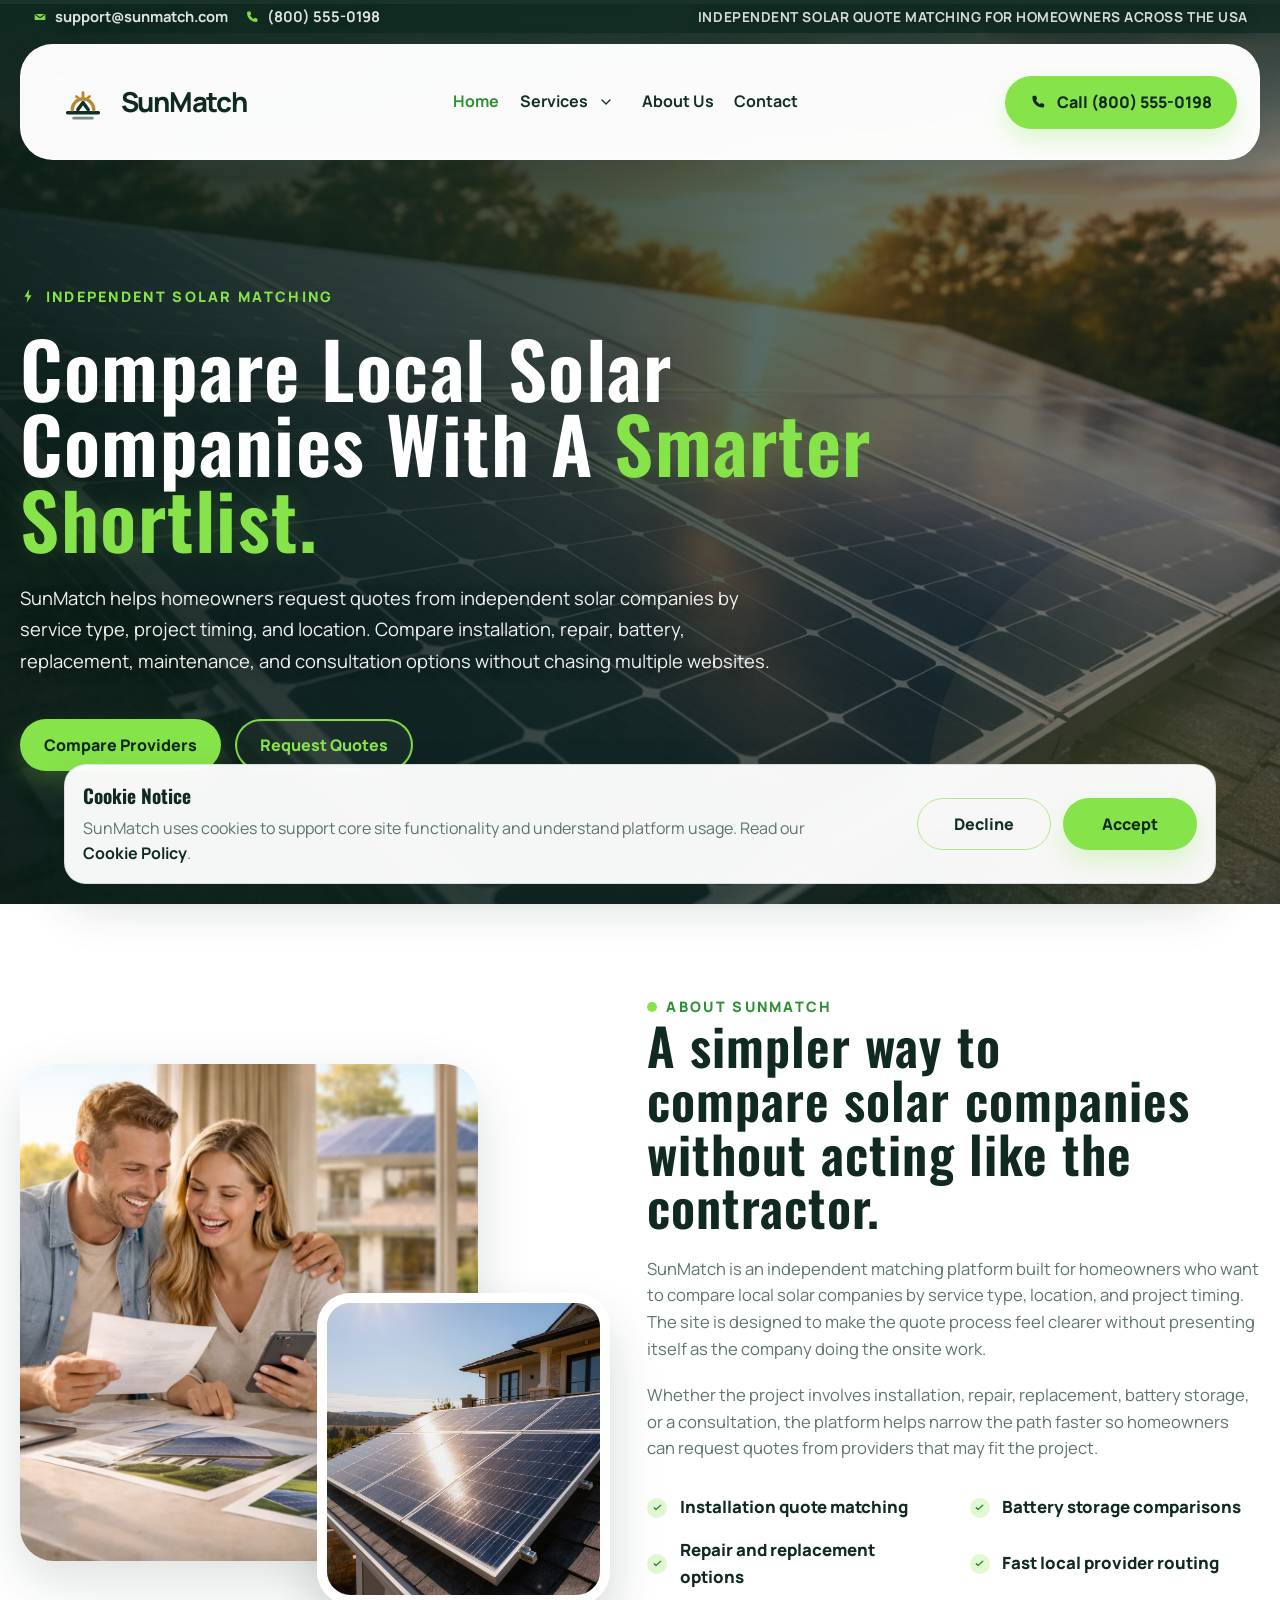
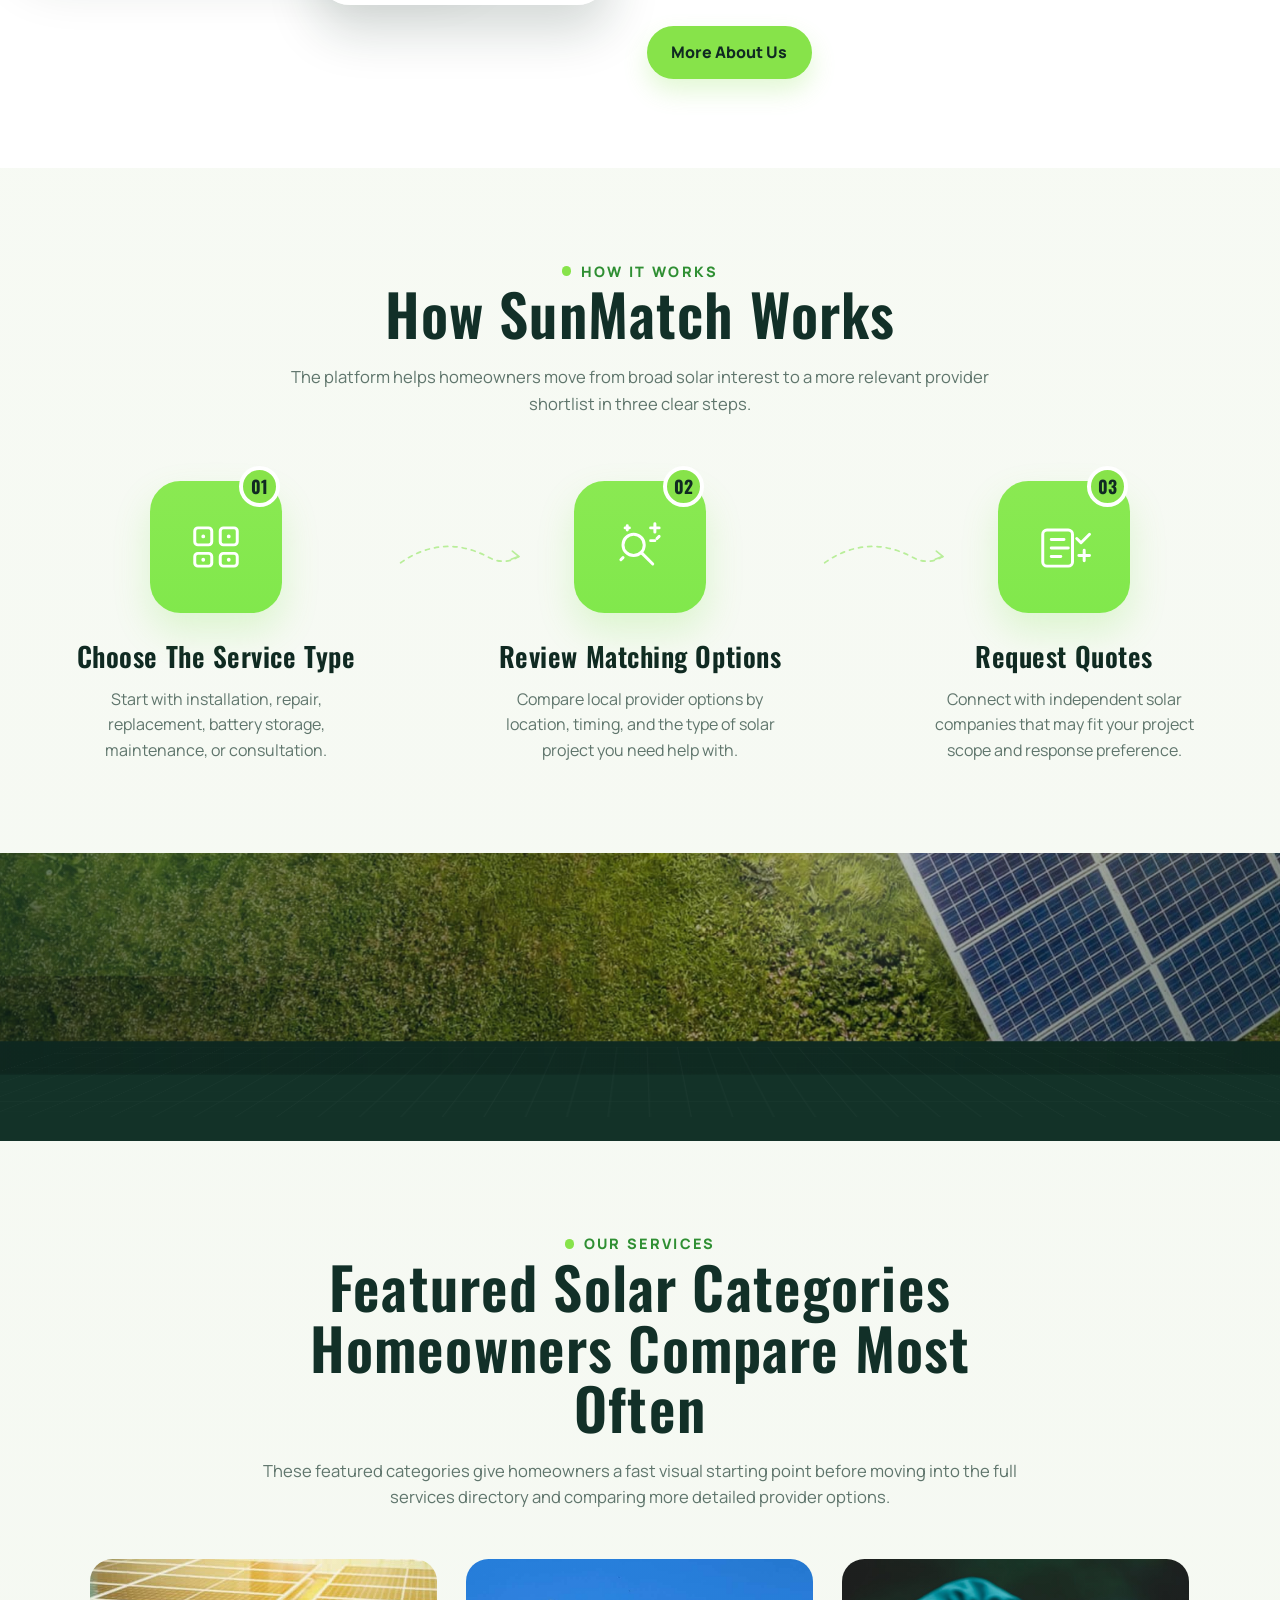
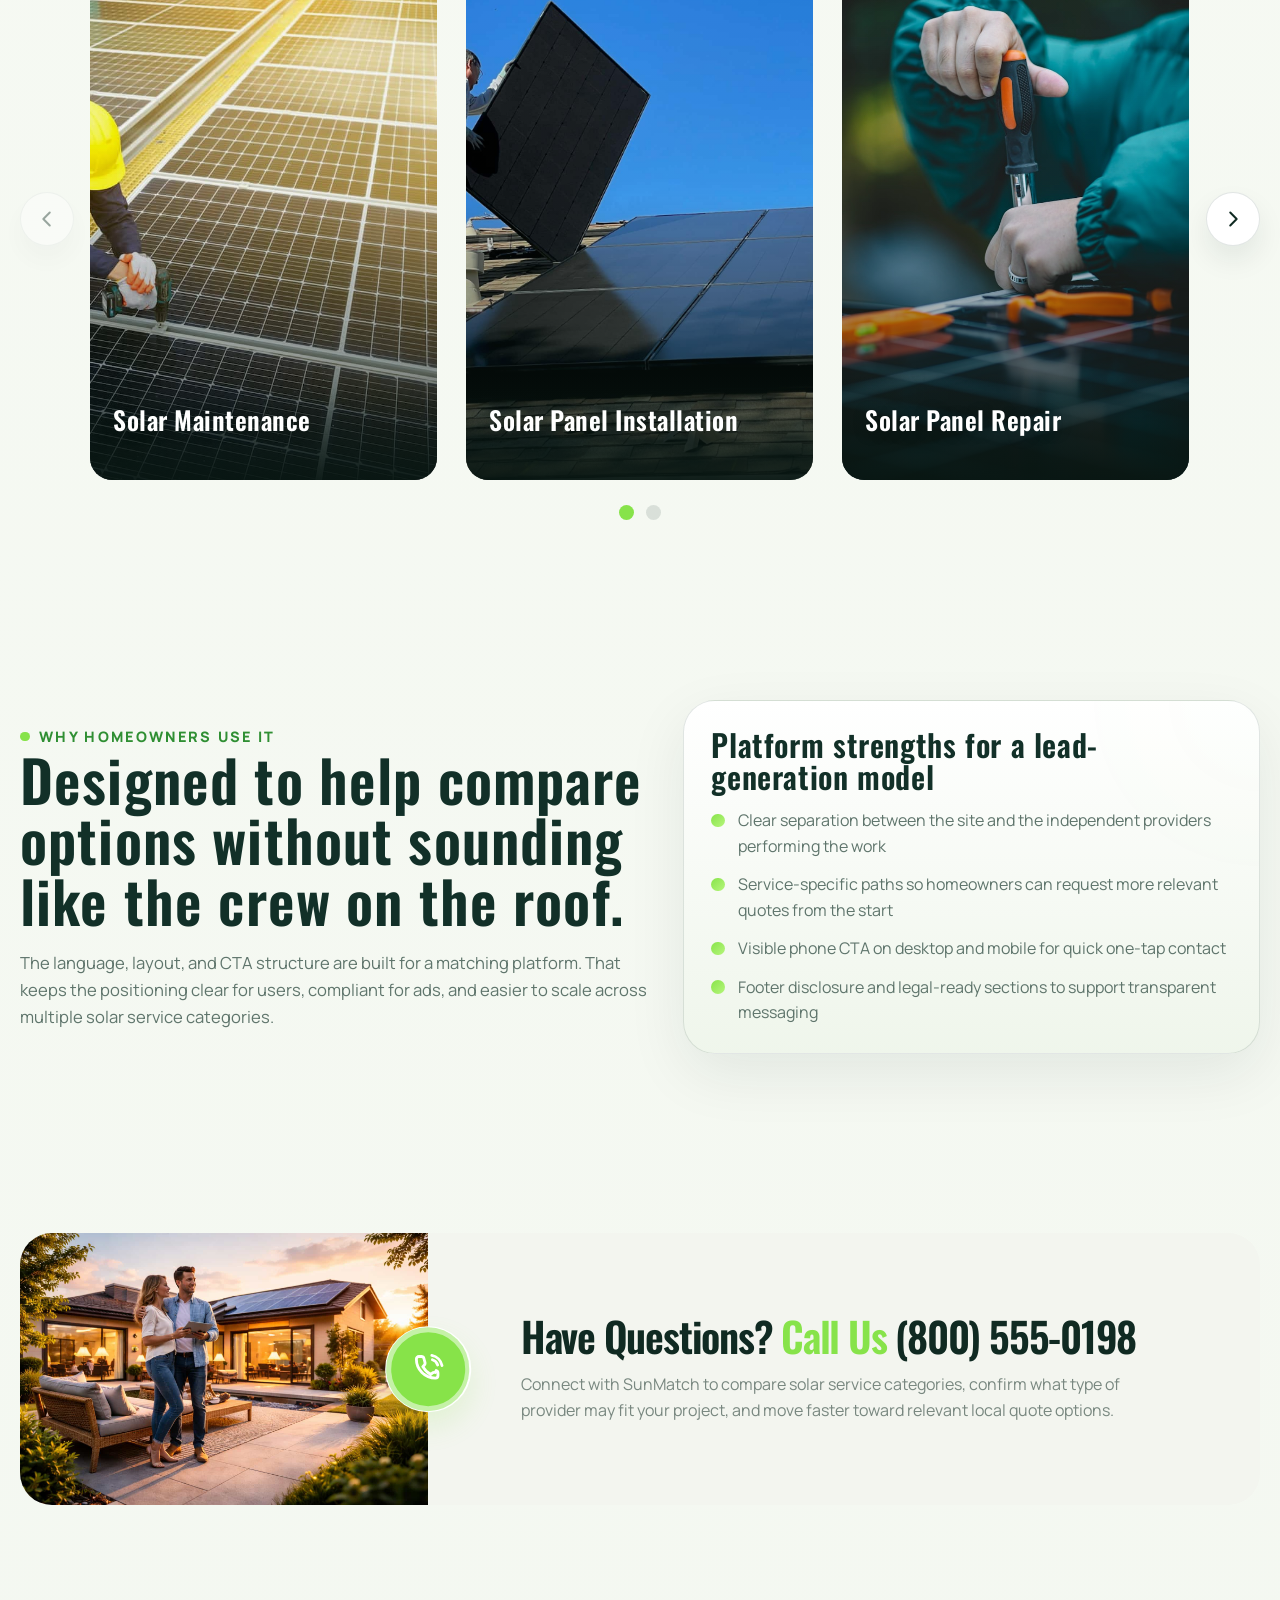
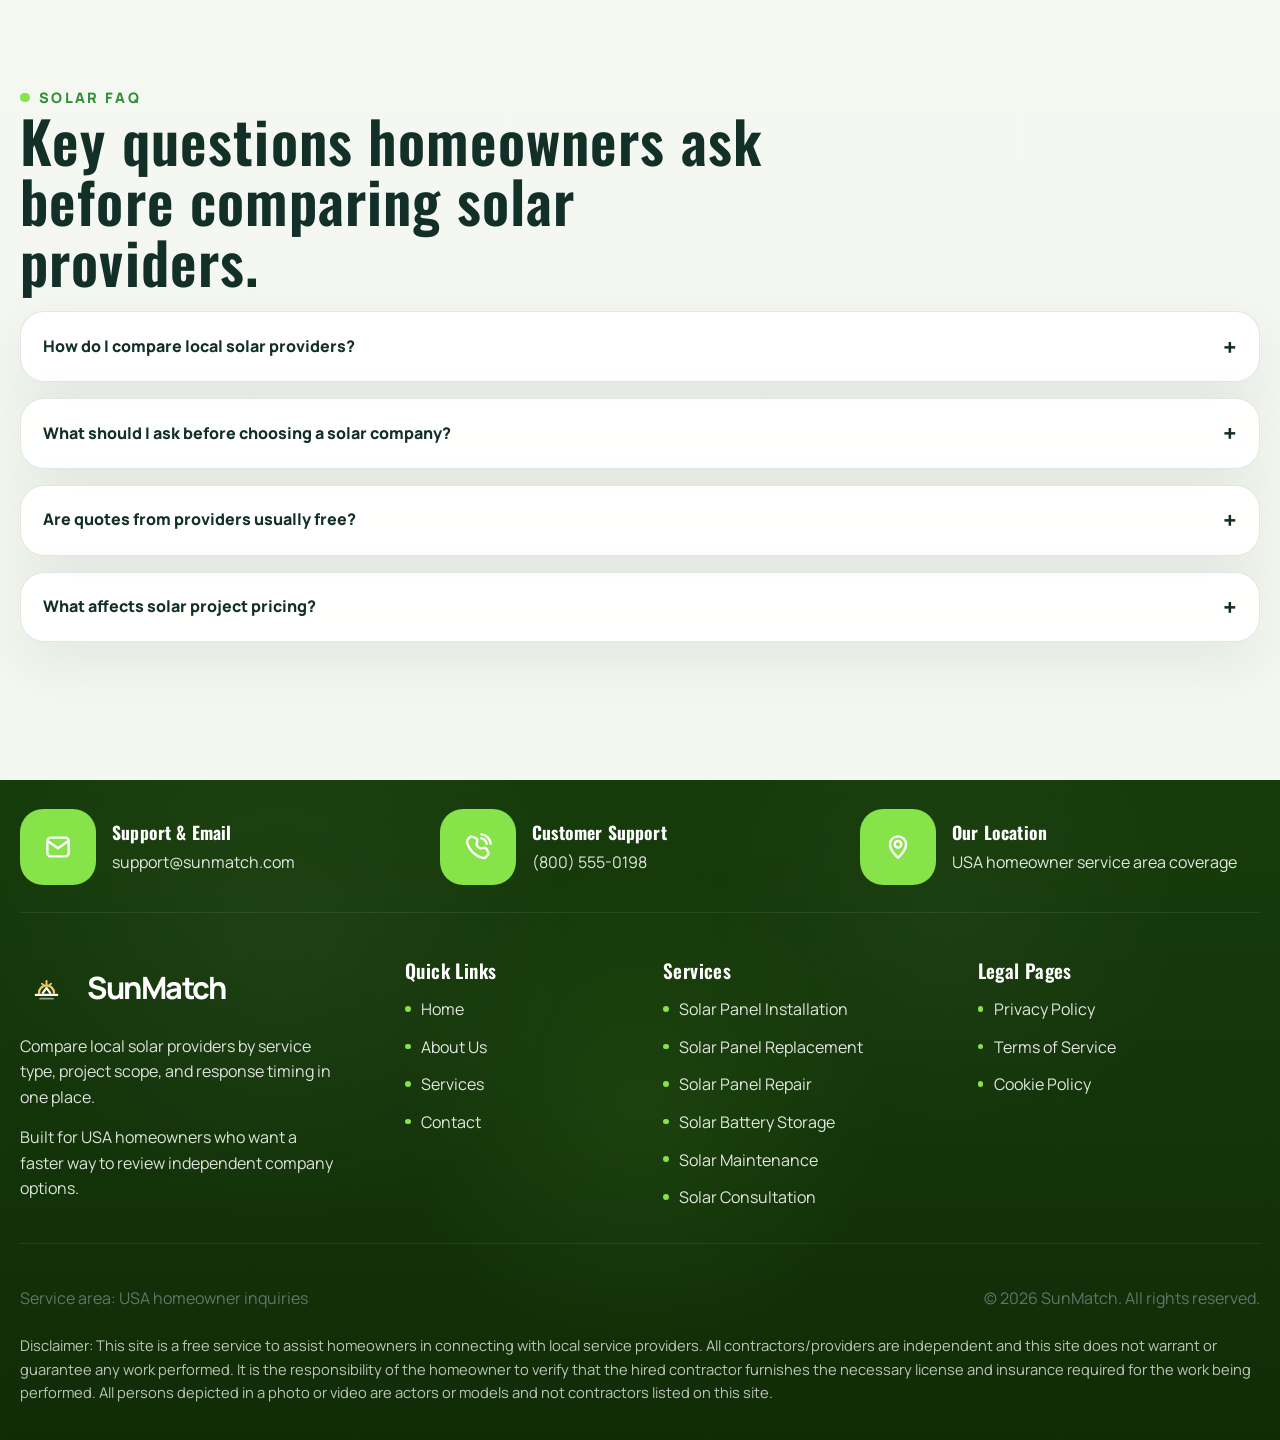
==== index.html @ 617dac2d "init" ====
<!DOCTYPE html>
<html lang="en">
  <head>
    <meta charset="UTF-8" />
    <meta name="viewport" content="width=device-width, initial-scale=1.0" />
    <meta
      name="description"
      content="Compare local solar companies for installation, repairs, battery storage, replacement, maintenance, and consultations across the USA."
    />
    <title>SunMatch | Compare Local Solar Providers</title>
    <link rel="icon" type="image/svg+xml" href="favicon.svg" />
    <link rel="stylesheet" href="css/style.css" />
    <script type="module" src="js/main.js"></script>
  </head>
  <body data-page="home">
    <a class="skip-link" href="#main-content">Skip to content</a>

    <header class="site-header">
      <div class="topbar">
        <div class="container topbar__inner">
          <div class="topbar__contact">
            <a href="mailto:support@sunmatch.com">support@sunmatch.com</a>
            <a href="tel:+18005550198">(800) 555-0198</a>
          </div>
          <p>Independent solar quote matching for homeowners across the USA</p>
        </div>
      </div>

      <div class="container">
        <div class="nav-shell">
          <a class="brand" href="index.html" aria-label="SunMatch home">
            <span class="brand__mark" aria-hidden="true">
              <svg width="28" height="28" viewBox="0 0 24 24" fill="none" aria-hidden="true">
                <path d="M13.6 2L6.7 13h4.5l-1.1 9L17.3 11h-4.4L13.6 2Z" fill="currentColor" />
              </svg>
            </span>
            <span>SunMatch</span>
          </a>

          <div class="header-actions">
            <a class="icon-button icon-button--phone" href="tel:+18005550198" aria-label="Call SunMatch">
              <svg width="20" height="20" viewBox="0 0 24 24" fill="none" aria-hidden="true">
                <path
                  d="M6.4 3.8h3.1l1.3 4.1-1.7 1.7a16.6 16.6 0 0 0 5.3 5.3l1.7-1.7 4.1 1.3v3.1a1.8 1.8 0 0 1-1.9 1.8C10.5 19.4 4.6 13.5 4.6 6.1a1.8 1.8 0 0 1 1.8-2.3Z"
                  fill="currentColor"
                />
              </svg>
            </a>
            <button
              class="menu-toggle"
              type="button"
              data-menu-toggle
              aria-controls="site-navigation"
              aria-expanded="false"
              aria-label="Open menu"
            >
              <svg width="20" height="20" viewBox="0 0 24 24" fill="none" aria-hidden="true">
                <path d="M4 7h16M4 12h16M4 17h16" stroke="currentColor" stroke-width="2" stroke-linecap="round" />
              </svg>
            </button>
          </div>

          <nav class="site-nav" id="site-navigation" aria-label="Primary">
            <ul>
              <li><a href="index.html" aria-current="page">Home</a></li>
              <li class="site-nav__item site-nav__item--has-submenu">
                <div class="site-nav__parent">
                  <a href="services.html">Services</a>
                  <button class="site-nav__submenu-toggle" type="button" aria-expanded="false" aria-label="Open service links">
                    <svg width="16" height="16" viewBox="0 0 24 24" fill="none" aria-hidden="true">
                      <path d="m6 9 6 6 6-6" stroke="currentColor" stroke-width="2" stroke-linecap="round" stroke-linejoin="round" />
                    </svg>
                  </button>
                </div>
                <ul class="site-nav__submenu" aria-label="Service links">
                  <li><a href="solar-panel-installation.html">Solar Panel Installation</a></li>
                  <li><a href="solar-panel-replacement.html">Solar Panel Replacement</a></li>
                  <li><a href="solar-panel-repair.html">Solar Panel Repair</a></li>
                  <li><a href="solar-battery-storage.html">Solar Battery Storage</a></li>
                  <li><a href="solar-maintenance.html">Solar Maintenance</a></li>
                  <li><a href="solar-consultation.html">Solar Consultation</a></li>
                </ul>
              </li>
              <li><a href="about.html">About Us</a></li>
              <li><a href="contact.html">Contact</a></li>
            </ul>
          </nav>

          <a class="btn btn--accent desktop-call" href="tel:+18005550198">
            <svg width="18" height="18" viewBox="0 0 24 24" fill="none" aria-hidden="true">
              <path
                d="M6.4 3.8h3.1l1.3 4.1-1.7 1.7a16.6 16.6 0 0 0 5.3 5.3l1.7-1.7 4.1 1.3v3.1a1.8 1.8 0 0 1-1.9 1.8C10.5 19.4 4.6 13.5 4.6 6.1a1.8 1.8 0 0 1 1.8-2.3Z"
                fill="currentColor"
              />
            </svg>
            <span>Call (800) 555-0198</span>
          </a>
        </div>
      </div>
    </header>

    <main id="main-content" class="page-shell">
      <section class="hero">
        <div class="container hero__inner">
          <div class="hero__content">
            <span class="eyebrow hero__eyebrow">Independent Solar Matching</span>
            <h1>Compare Local Solar Companies With A <span class="accent-text">Smarter Shortlist.</span></h1>
            <p>
              SunMatch helps homeowners request quotes from independent solar companies by service type,
              project timing, and location. Compare installation, repair, battery, replacement, maintenance, and
              consultation options without chasing multiple websites.
            </p>
            <div class="button-row hero__actions">
              <a class="btn btn--accent" href="services.html">Compare Providers</a>
              <a class="btn btn--outline" href="contact.html">Request Quotes</a>
            </div>
          </div>
        </div>
      </section>

      <section class="section home-about-section">
        <div class="container home-about">
          <div class="home-about__media" aria-hidden="true">
            <figure class="home-about__main-image">
              <img src="image/home/about-main.jpg" alt="" loading="lazy" />
            </figure>
            <figure class="home-about__secondary-image">
              <img src="image/home/about-sec.jpg" alt="" loading="lazy" />
            </figure>
          </div>

          <div class="home-about__content">
            <span class="eyebrow">About SunMatch</span>
            <h2 class="section-heading">A simpler way to compare solar companies without acting like the contractor.</h2>
            <p class="section-copy">
              SunMatch is an independent matching platform built for homeowners who want to compare local solar
              companies by service type, location, and project timing. The site is designed to make the quote process
              feel clearer without presenting itself as the company doing the onsite work.
            </p>
            <p class="section-copy">
              Whether the project involves installation, repair, replacement, battery storage, or a consultation, the
              platform helps narrow the path faster so homeowners can request quotes from providers that may fit the
              project.
            </p>

            <div class="home-about__features">
              <div class="home-about__feature">Installation quote matching</div>
              <div class="home-about__feature">Battery storage comparisons</div>
              <div class="home-about__feature">Repair and replacement options</div>
              <div class="home-about__feature">Fast local provider routing</div>
            </div>

            <a class="btn btn--accent" href="about.html">More About Us</a>
          </div>
        </div>
      </section>

      <section class="section">
        <div class="container process-showcase">
          <span class="eyebrow process-showcase__eyebrow">How It Works</span>
          <h2 class="section-heading process-showcase__heading">How SunMatch Works</h2>
          <p class="section-copy process-showcase__copy">
            The platform helps homeowners move from broad solar interest to a more relevant provider shortlist in three
            clear steps.
          </p>

          <div class="process-steps">
            <article class="process-step">
              <div class="process-step__icon-box" aria-hidden="true">
                <svg width="68" height="68" viewBox="0 0 64 64" fill="none">
                  <rect x="12" y="14" width="16" height="16" rx="3" stroke="currentColor" stroke-width="2.8" />
                  <rect x="36" y="14" width="16" height="16" rx="3" stroke="currentColor" stroke-width="2.8" />
                  <rect x="12" y="38" width="16" height="12" rx="3" stroke="currentColor" stroke-width="2.8" />
                  <rect x="36" y="38" width="16" height="12" rx="3" stroke="currentColor" stroke-width="2.8" />
                  <path d="M20 22h0M44 22h0M20 44h0M44 44h0" stroke="currentColor" stroke-width="3.6" stroke-linecap="round" />
                </svg>
              </div>
              <span class="process-step__number">01</span>
              <h3>Choose The Service Type</h3>
              <p>Start with installation, repair, replacement, battery storage, maintenance, or consultation.</p>
            </article>

            <article class="process-step">
              <div class="process-step__icon-box" aria-hidden="true">
                <svg width="68" height="68" viewBox="0 0 64 64" fill="none">
                  <circle cx="26" cy="30" r="10" stroke="currentColor" stroke-width="2.8" />
                  <path d="m34 38 10 10" stroke="currentColor" stroke-width="2.8" stroke-linecap="round" />
                  <path d="M42 14h8M46 10v8M18 14h4M20 12v4M42 26h4M50 22l-2 2M16 42l-2 2" stroke="currentColor" stroke-width="2.8" stroke-linecap="round" />
                </svg>
              </div>
              <span class="process-step__number">02</span>
              <h3>Review Matching Options</h3>
              <p>Compare local provider options by location, timing, and the type of solar project you need help with.</p>
            </article>

            <article class="process-step">
              <div class="process-step__icon-box" aria-hidden="true">
                <svg width="68" height="68" viewBox="0 0 64 64" fill="none">
                  <rect x="12" y="16" width="28" height="34" rx="4" stroke="currentColor" stroke-width="2.8" />
                  <path d="M20 25h12M20 33h16M20 41h9" stroke="currentColor" stroke-width="2.8" stroke-linecap="round" />
                  <path d="m44 24 4 4 8-8" stroke="currentColor" stroke-width="2.8" stroke-linecap="round" stroke-linejoin="round" />
                  <path d="M46 40h10M51 35v10" stroke="currentColor" stroke-width="2.8" stroke-linecap="round" />
                </svg>
              </div>
              <span class="process-step__number">03</span>
              <h3>Request Quotes</h3>
              <p>Connect with independent solar companies that may fit your project scope and response preference.</p>
            </article>
          </div>
        </div>
      </section>

      <section class="home-parallax-banner" aria-hidden="true" data-parallax-section>
        <div class="home-parallax-banner__layer home-parallax-banner__layer--bg" data-parallax-bg></div>
        <div class="home-parallax-banner__layer home-parallax-banner__layer--shade" data-parallax-shade></div>
        <div class="home-parallax-banner__layer home-parallax-banner__layer--glow" data-parallax-glow></div>
        <div class="home-parallax-banner__layer home-parallax-banner__layer--grid" data-parallax-grid></div>
      </section>

      <section class="section">
        <div class="container home-services">
          <span class="eyebrow home-services__eyebrow">Our Services</span>
          <h2 class="section-heading home-services__heading">Featured Solar Categories Homeowners Compare Most Often</h2>
          <p class="section-copy home-services__copy">
            These featured categories give homeowners a fast visual starting point before moving into the full services
            directory and comparing more detailed provider options.
          </p>

          <div class="home-services__carousel" data-services-carousel>
            <button class="home-services__nav home-services__nav--prev" type="button" data-services-prev aria-label="Previous services">
              <svg width="22" height="22" viewBox="0 0 24 24" fill="none" aria-hidden="true">
                <path d="m15 5-7 7 7 7" stroke="currentColor" stroke-width="2.2" stroke-linecap="round" stroke-linejoin="round" />
              </svg>
            </button>

            <div class="home-services__viewport">
              <div class="home-services__track" data-services-track>
                <article class="home-service-card">
              <img src="image/services/maintenence.jpg" alt="Solar maintenance service" loading="lazy" />
              <div class="home-service-card__body">
                <h3>Solar Maintenance</h3>
                <p>Compare inspections, cleaning plans, monitoring checks, and long-term system upkeep options.</p>
                <a href="solar-maintenance.html">View service</a>
              </div>
            </article>

                <article class="home-service-card">
              <img src="image/services/instalation.jpg" alt="Solar panel installation service" loading="lazy" />
              <div class="home-service-card__body">
                <h3>Solar Panel Installation</h3>
                <p>Request quotes for new systems, first-time solar adoption, and complete installation planning.</p>
                <a href="solar-panel-installation.html">View service</a>
              </div>
            </article>

                <article class="home-service-card">
              <img src="image/services/repair.jpg" alt="Solar panel repair service" loading="lazy" />
              <div class="home-service-card__body">
                <h3>Solar Panel Repair</h3>
                <p>Compare providers for diagnostics, damaged components, reduced output, and monitoring alerts.</p>
                <a href="solar-panel-repair.html">View service</a>
              </div>
            </article>

                <article class="home-service-card">
              <img src="image/services/replacement.jpg" alt="Solar panel replacement service" loading="lazy" />
              <div class="home-service-card__body">
                <h3>Solar Panel Replacement</h3>
                <p>Review options for aging equipment, storm damage, compatibility updates, and panel replacement needs.</p>
                <a href="solar-panel-replacement.html">View service</a>
              </div>
            </article>

                <article class="home-service-card">
              <img src="image/services/storage.jpg" alt="Solar battery storage service" loading="lazy" />
              <div class="home-service-card__body">
                <h3>Solar Battery Storage</h3>
                <p>Explore backup power and storage options for homeowners comparing resilience and system fit.</p>
                <a href="solar-battery-storage.html">View service</a>
              </div>
            </article>

                <article class="home-service-card">
              <img src="image/services/consult.jpg" alt="Solar consultation service" loading="lazy" />
              <div class="home-service-card__body">
                <h3>Solar Consultation</h3>
                <p>Find providers for early-stage review, quote comparison, site discussions, and project planning calls.</p>
                <a href="solar-consultation.html">View service</a>
              </div>
            </article>
              </div>
            </div>

            <button class="home-services__nav home-services__nav--next" type="button" data-services-next aria-label="Next services">
              <svg width="22" height="22" viewBox="0 0 24 24" fill="none" aria-hidden="true">
                <path d="m9 5 7 7-7 7" stroke="currentColor" stroke-width="2.2" stroke-linecap="round" stroke-linejoin="round" />
              </svg>
            </button>
          </div>

          <div class="home-services__dots" data-services-dots aria-label="Services gallery pagination"></div>
        </div>
      </section>

      <section class="section">
        <div class="container home-highlight">
          <div>
            <span class="eyebrow">Why Homeowners Use It</span>
            <h2 class="section-heading">Designed to help compare options without sounding like the crew on the roof.</h2>
            <p class="section-copy">
              The language, layout, and CTA structure are built for a matching platform. That keeps the positioning
              clear for users, compliant for ads, and easier to scale across multiple solar service categories.
            </p>
          </div>

          <div class="home-highlight__panel">
            <h3>Platform strengths for a lead-generation model</h3>
            <ul class="list">
              <li>Clear separation between the site and the independent providers performing the work</li>
              <li>Service-specific paths so homeowners can request more relevant quotes from the start</li>
              <li>Visible phone CTA on desktop and mobile for quick one-tap contact</li>
              <li>Footer disclosure and legal-ready sections to support transparent messaging</li>
            </ul>
          </div>
        </div>
      </section>

      <section class="section">
        <div class="container">
          <div class="home-cta">
            <div class="home-cta__media">
              <img src="image/home/cta-image.jpg" alt="Solar project consultation visual" loading="lazy" />
            </div>

            <a class="home-cta__badge" href="tel:+18005550198" aria-label="Call SunMatch at (800) 555-0198">
              <svg width="36" height="36" viewBox="0 0 24 24" fill="none">
                <path d="M16.7 14.2c-.7-.2-1.6 0-2.1.5l-.9.9a14.4 14.4 0 0 1-5.3-5.3l.9-.9c.5-.5.7-1.4.5-2.1L9.1 4.7C8.9 4 8.2 3.5 7.5 3.5H5.8c-.9 0-1.7.7-1.7 1.7 0 7 5.7 12.7 12.7 12.7.9 0 1.7-.7 1.7-1.7v-1.7c0-.7-.5-1.4-1.2-1.6Z" stroke="currentColor" stroke-width="1.9" stroke-linecap="round" stroke-linejoin="round"/>
                <path d="M14.8 5.7a5.2 5.2 0 0 1 3.5 3.5M14.4 2.8a8.5 8.5 0 0 1 6.8 6.8" stroke="currentColor" stroke-width="1.9" stroke-linecap="round"/>
              </svg>
            </a>

            <div class="home-cta__content">
              <h2 class="home-cta__title">
                <span class="home-cta__title-lead">Have Questions?</span>
                <span class="home-cta__title-accent">Call Us</span>
                <a class="home-cta__phone" href="tel:+18005550198">(800) 555-0198</a>
              </h2>
              <p>
                Connect with SunMatch to compare solar service categories, confirm what type of provider may fit your
                project, and move faster toward relevant local quote options.
              </p>
            </div>
          </div>
        </div>
      </section>

      <section class="section">
        <div class="container">
          <span class="eyebrow">Solar FAQ</span>
          <h2 class="section-heading">Key questions homeowners ask before comparing solar providers.</h2>
          <div class="faq-list">
            <article class="faq-item">
              <button type="button" aria-expanded="false">
                <span>How do I compare local solar providers?</span>
                <span data-faq-icon>+</span>
              </button>
              <div class="faq-item__panel">
                <div>
                  <p>
                    Start with the service type you need, confirm the provider serves your area, compare quote scope,
                    timeline, equipment details, and how quickly each company responds.
                  </p>
                </div>
              </div>
            </article>
            <article class="faq-item">
              <button type="button" aria-expanded="false">
                <span>What should I ask before choosing a solar company?</span>
                <span data-faq-icon>+</span>
              </button>
              <div class="faq-item__panel">
                <div>
                  <p>
                    Ask about licensing, insurance, system scope, warranty handling, expected timeline, financing
                    options, and whether the quote covers your exact project needs.
                  </p>
                </div>
              </div>
            </article>
            <article class="faq-item">
              <button type="button" aria-expanded="false">
                <span>Are quotes from providers usually free?</span>
                <span data-faq-icon>+</span>
              </button>
              <div class="faq-item__panel">
                <div>
                  <p>
                    Many solar companies offer no-cost estimates or consultations, but scope and availability can vary
                    by market, service category, and project complexity.
                  </p>
                </div>
              </div>
            </article>
            <article class="faq-item">
              <button type="button" aria-expanded="false">
                <span>What affects solar project pricing?</span>
                <span data-faq-icon>+</span>
              </button>
              <div class="faq-item__panel">
                <div>
                  <p>
                    Pricing can shift based on system size, roof conditions, battery add-ons, equipment brand,
                    permitting requirements, accessibility, and whether the project is a new install or an update.
                  </p>
                </div>
              </div>
            </article>
          </div>
        </div>
      </section>
    </main>

    <footer class="site-footer">
      <div class="container">
        <div class="footer-topbar">
          <section class="footer-contact-item" aria-label="Support email">
            <div class="footer-contact-item__icon" aria-hidden="true">
              <svg width="28" height="28" viewBox="0 0 24 24" fill="none">
                <path d="M4 7.5A2.5 2.5 0 0 1 6.5 5h11A2.5 2.5 0 0 1 20 7.5v9A2.5 2.5 0 0 1 17.5 19h-11A2.5 2.5 0 0 1 4 16.5v-9Z" stroke="currentColor" stroke-width="1.8"></path>
                <path d="m5 8 7 5 7-5" stroke="currentColor" stroke-width="1.8" stroke-linecap="round" stroke-linejoin="round"></path>
              </svg>
            </div>
            <div>
              <strong>Support &amp; Email</strong>
              <a href="mailto:support@sunmatch.com">support@sunmatch.com</a>
            </div>
          </section>
          <section class="footer-contact-item" aria-label="Customer support phone">
            <div class="footer-contact-item__icon" aria-hidden="true">
              <svg width="28" height="28" viewBox="0 0 24 24" fill="none">
                <path d="M5.7 4.8a2 2 0 0 1 2.4-.4l2.2 1a2 2 0 0 1 1.1 2.3l-.4 1.8a2 2 0 0 0 .5 1.8l1.2 1.2a2 2 0 0 0 1.8.5l1.8-.4a2 2 0 0 1 2.3 1.1l1 2.2a2 2 0 0 1-.4 2.4l-1.1 1.1a3 3 0 0 1-2.8.8c-2.7-.7-5.2-2.2-7.4-4.4S4.5 11.4 3.8 8.7A3 3 0 0 1 4.6 6l1.1-1.2Z" stroke="currentColor" stroke-width="1.8" stroke-linejoin="round"></path>
                <path d="M14.5 5.5a5 5 0 0 1 4 4" stroke="currentColor" stroke-width="1.8" stroke-linecap="round"></path>
                <path d="M14.5 2.5a8 8 0 0 1 7 7" stroke="currentColor" stroke-width="1.8" stroke-linecap="round"></path>
              </svg>
            </div>
            <div>
              <strong>Customer Support</strong>
              <a href="tel:+18005550198">(800) 555-0198</a>
            </div>
          </section>
          <section class="footer-contact-item" aria-label="Service area">
            <div class="footer-contact-item__icon" aria-hidden="true">
              <svg width="28" height="28" viewBox="0 0 24 24" fill="none">
                <path d="M12 20s6-4.8 6-10a6 6 0 1 0-12 0c0 5.2 6 10 6 10Z" stroke="currentColor" stroke-width="1.8" stroke-linejoin="round"></path>
                <circle cx="12" cy="10" r="2.5" stroke="currentColor" stroke-width="1.8"></circle>
              </svg>
            </div>
            <div>
              <strong>Our Location</strong>
              <p>USA homeowner service area coverage</p>
            </div>
          </section>
        </div>
        <div class="footer-main">
          <section class="footer-brand">
            <a class="footer-brand__mark" href="index.html" aria-label="SunMatch home">
              <span class="footer-brand__mark-icon" aria-hidden="true">
                <svg width="28" height="28" viewBox="0 0 24 24" fill="none">
                  <path d="M13.5 2 6 13h4l-1 9L18 10h-4.5l0-8Z" fill="currentColor"></path>
                </svg>
              </span>
              <span>SunMatch</span>
            </a>
            <p>Compare local solar providers by service type, project scope, and response timing in one place.</p>
            <p>Built for USA homeowners who want a faster way to review independent company options.</p>
          </section>
          <nav class="footer-links" aria-label="Quick links">
            <h4>Quick Links</h4>
            <ul>
              <li><a href="index.html">Home</a></li>
              <li><a href="about.html">About Us</a></li>
              <li><a href="services.html">Services</a></li>
              <li><a href="contact.html">Contact</a></li>
            </ul>
          </nav>
          <nav class="footer-links" aria-label="Footer services">
            <h4>Services</h4>
            <ul>
              <li><a href="solar-panel-installation.html">Solar Panel Installation</a></li>
              <li><a href="solar-panel-replacement.html">Solar Panel Replacement</a></li>
              <li><a href="solar-panel-repair.html">Solar Panel Repair</a></li>
              <li><a href="solar-battery-storage.html">Solar Battery Storage</a></li>
              <li><a href="solar-maintenance.html">Solar Maintenance</a></li>
              <li><a href="solar-consultation.html">Solar Consultation</a></li>
            </ul>
          </nav>
          <nav class="footer-links" aria-label="Legal pages">
            <h4>Legal Pages</h4>
            <ul>
              <li><a href="privacy-policy.html">Privacy Policy</a></li>
              <li><a href="terms-of-service.html">Terms of Service</a></li>
              <li><a href="cookie-policy.html">Cookie Policy</a></li>
            </ul>
          </nav>
        </div>
        <div class="footer-meta">
          <p>Service area: USA homeowner inquiries</p>
          <p>&copy; <span data-year></span> SunMatch. All rights reserved.</p>
        </div>
        <p class="site-disclaimer" id="site-disclaimer">
          Disclaimer: This site is a free service to assist homeowners in connecting with local service providers. All
          contractors/providers are independent and this site does not warrant or guarantee any work performed. It is
          the responsibility of the homeowner to verify that the hired contractor furnishes the necessary license and
          insurance required for the work being performed. All persons depicted in a photo or video are actors or
          models and not contractors listed on this site.
        </p>
      </div>
    </footer>

    <script type="application/ld+json">
      {
        "@context": "https://schema.org",
        "@type": "FAQPage",
        "mainEntity": [
          {
            "@type": "Question",
            "name": "How do I compare local solar providers?",
            "acceptedAnswer": {
              "@type": "Answer",
              "text": "Start with the service type you need, confirm the provider serves your area, compare quote scope, timeline, equipment details, and how quickly each company responds."
            }
          },
          {
            "@type": "Question",
            "name": "What should I ask before choosing a solar company?",
            "acceptedAnswer": {
              "@type": "Answer",
              "text": "Ask about licensing, insurance, system scope, warranty handling, expected timeline, financing options, and whether the quote covers your exact project needs."
            }
          },
          {
            "@type": "Question",
            "name": "Are quotes from providers usually free?",
            "acceptedAnswer": {
              "@type": "Answer",
              "text": "Many solar companies offer no-cost estimates or consultations, but scope and availability can vary by market, service category, and project complexity."
            }
          },
          {
            "@type": "Question",
            "name": "What affects solar project pricing?",
            "acceptedAnswer": {
              "@type": "Answer",
              "text": "Pricing can shift based on system size, roof conditions, battery add-ons, equipment brand, permitting requirements, accessibility, and whether the project is a new install or an update."
            }
          }
        ]
      }
    </script>
  </body>
</html>
---- css/style.css ----
@import url("https://fonts.googleapis.com/css2?family=Manrope:wght@400;500;600;700;800&family=Oswald:wght@500;600;700&display=swap");
@import url("./home.css");
@import url("./services.css");
@import url("./about.css");
@import url("./contact.css");
@import url("./service-page.css");
@import url("./legal.css");

:root {
  --color-bg: #f6f8f1;
  --color-surface: #ffffff;
  --color-surface-muted: #eef5ea;
  --color-text: #123028;
  --color-text-soft: #5f756c;
  --color-border: rgba(18, 48, 40, 0.12);
  --color-border-strong: rgba(18, 48, 40, 0.24);
  --color-primary: #87e34a;
  --color-primary-dark: #2f8f33;
  --color-accent: #16392f;
  --color-accent-deep: #102a22;
  --color-highlight: #f4c85e;
  --color-danger: #d44747;
  --shadow-soft: 0 20px 60px rgba(16, 42, 34, 0.08);
  --shadow-card: 0 14px 36px rgba(16, 42, 34, 0.1);
  --radius-xs: 0.75rem;
  --radius-sm: 1rem;
  --radius-md: 1.5rem;
  --radius-lg: 2rem;
  --radius-pill: 999px;
  --container: 1240px;
  --space-1: 0.5rem;
  --space-2: 0.75rem;
  --space-3: 1rem;
  --space-4: 1.5rem;
  --space-5: 2rem;
  --space-6: 3rem;
  --space-7: 4rem;
  --space-8: 5rem;
  --header-overlap: 9.75rem;
  --header-top-offset: 0;
  --transition: 180ms ease;
}

*,
*::before,
*::after {
  box-sizing: border-box;
}

* {
  margin: 0;
}

html {
  scroll-behavior: smooth;
}

body {
  min-width: 320px;
  background:
    radial-gradient(
      circle at top right,
      rgba(135, 227, 74, 0.14),
      transparent 28%
    ),
    linear-gradient(180deg, #f8fbf5 0%, #f3f7f0 100%);
  color: var(--color-text);
  font-family: "Manrope", "Segoe UI", sans-serif;
  font-size: 1rem;
  line-height: 1.6;
  text-rendering: optimizeLegibility;
}

body.has-menu-open {
  overflow: hidden;
}

img,
svg {
  display: block;
  max-width: 100%;
}

input,
select,
textarea,
button {
  font: inherit;
}

button,
a {
  -webkit-tap-highlight-color: transparent;
}

a {
  color: inherit;
  text-decoration: none;
}

ul {
  padding: 0;
  list-style: none;
}

p {
  color: var(--color-text-soft);
}

h1,
h2,
h3,
h4 {
  color: var(--color-text);
  font-family: "Oswald", "Arial Narrow", sans-serif;
  font-weight: 600;
  letter-spacing: 0.02em;
  line-height: 1.05;
}

h1 {
  font-size: clamp(3rem, 7vw, 5.6rem);
}

h2 {
  font-size: clamp(2.25rem, 4.5vw, 3.6rem);
}

h3 {
  font-size: clamp(1.5rem, 2.4vw, 2rem);
}

h4 {
  font-size: 1.2rem;
}

label {
  display: grid;
  gap: 0.45rem;
  color: var(--color-text);
  font-size: 0.96rem;
  font-weight: 700;
}

input,
select,
textarea {
  width: 100%;
  border: 1px solid var(--color-border);
  border-radius: var(--radius-sm);
  background: var(--color-surface);
  color: var(--color-text);
  padding: 0.95rem 1rem;
  transition:
    border-color var(--transition),
    box-shadow var(--transition),
    transform var(--transition);
}

textarea {
  min-height: 140px;
  resize: vertical;
}

input::placeholder,
textarea::placeholder {
  color: #7c8d86;
}

input:focus-visible,
select:focus-visible,
textarea:focus-visible,
button:focus-visible,
a:focus-visible {
  outline: 3px solid rgba(135, 227, 74, 0.45);
  outline-offset: 3px;
}

input:focus-visible,
select:focus-visible,
textarea:focus-visible {
  border-color: rgba(47, 143, 51, 0.55);
  box-shadow: 0 0 0 5px rgba(135, 227, 74, 0.12);
}

.skip-link {
  position: absolute;
  top: 0;
  left: 50%;
  z-index: 1000;
  transform: translate(-50%, -140%);
  border-radius: var(--radius-pill);
  background: var(--color-accent-deep);
  color: #ffffff;
  padding: 0.9rem 1.4rem;
  transition: transform var(--transition);
}

.skip-link:focus {
  transform: translate(-50%, 1rem);
}

.container {
  width: min(var(--container), calc(100% - 2rem));
  margin-inline: auto;
}

.section {
  padding: clamp(4rem, 7vw, 6rem) 0;
}

.section--tight {
  padding: clamp(3rem, 5vw, 4rem) 0;
}

.eyebrow {
  display: inline-flex;
  align-items: center;
  gap: 0.6rem;
  color: var(--color-primary-dark);
  font-size: 0.9rem;
  font-weight: 800;
  letter-spacing: 0.16em;
  text-transform: uppercase;
}

.eyebrow::before {
  width: 0.6rem;
  height: 0.6rem;
  border-radius: 999px;
  background: var(--color-primary);
  content: "";
  flex: 0 0 auto;
}

.section-heading {
  max-width: 760px;
  margin-bottom: 1.25rem;
}

.section-copy {
  max-width: 760px;
  font-size: 1.04rem;
}

.grid-2,
.grid-3,
.grid-4 {
  display: grid;
  gap: 1.4rem;
}

.grid-2 {
  grid-template-columns: repeat(2, minmax(0, 1fr));
}

.grid-3 {
  grid-template-columns: repeat(3, minmax(0, 1fr));
}

.grid-4 {
  grid-template-columns: repeat(4, minmax(0, 1fr));
}

.card,
.panel,
.info-card,
.faq-item {
  border: 1px solid var(--color-border);
  border-radius: var(--radius-md);
  background: rgba(255, 255, 255, 0.94);
  box-shadow: var(--shadow-soft);
}

.card,
.panel,
.info-card {
  padding: clamp(1.25rem, 2vw, 1.75rem);
}

.info-card h3,
.card h3 {
  margin-bottom: 0.75rem;
}

.info-card p,
.card p {
  margin-bottom: 1rem;
}

.icon-badge {
  display: inline-flex;
  align-items: center;
  justify-content: center;
  width: 3rem;
  height: 3rem;
  margin-bottom: 1rem;
  border-radius: 1rem;
  background: rgba(135, 227, 74, 0.16);
  color: var(--color-accent-deep);
}

.btn,
.option-chip,
.filter-chip {
  display: inline-flex;
  align-items: center;
  justify-content: center;
  gap: 0.65rem;
  border: 1px solid transparent;
  border-radius: var(--radius-pill);
  cursor: pointer;
  font-weight: 800;
  line-height: 1;
  transition:
    transform var(--transition),
    background-color var(--transition),
    color var(--transition),
    border-color var(--transition),
    box-shadow var(--transition);
}

.btn {
  min-height: 3.3rem;
  padding: 0.95rem 1.45rem;
}

.btn:hover,
.option-chip:hover,
.filter-chip:hover {
  transform: translateY(-2px);
}

.btn--accent {
  background: var(--color-primary);
  color: var(--color-accent-deep);
  box-shadow: 0 12px 24px rgba(135, 227, 74, 0.24);
}

.btn--accent:hover {
  background: #97eb5f;
}

.btn--outline {
  border-color: rgba(135, 227, 74, 0.6);
  background: transparent;
  color: var(--color-text);
}

.btn--outline:hover {
  background: rgba(135, 227, 74, 0.1);
}

.btn--ghost {
  border-color: var(--color-border);
  background: rgba(255, 255, 255, 0.72);
  color: var(--color-text);
}

.btn--ghost:hover {
  border-color: var(--color-border-strong);
}

.option-chip,
.filter-chip {
  min-height: 2.7rem;
  padding: 0.75rem 1rem;
  border-color: var(--color-border);
  background: rgba(255, 255, 255, 0.74);
  color: var(--color-text-soft);
}

.option-chip.is-active,
.filter-chip.is-active {
  border-color: rgba(47, 143, 51, 0.22);
  background: rgba(135, 227, 74, 0.18);
  color: var(--color-accent-deep);
}

.button-row,
.chip-row {
  display: flex;
  flex-wrap: wrap;
  gap: 0.85rem;
}

.list {
  display: grid;
  gap: 0.8rem;
}

.list li {
  display: flex;
  gap: 0.8rem;
  align-items: flex-start;
  color: var(--color-text-soft);
}

.list li::before {
  width: 0.85rem;
  height: 0.85rem;
  margin-top: 0.35rem;
  border-radius: 999px;
  background: linear-gradient(135deg, var(--color-primary), #b6f67c);
  content: "";
  flex: 0 0 auto;
}

.metric-grid {
  display: grid;
  gap: 1rem;
  grid-template-columns: repeat(4, minmax(0, 1fr));
}

.metric {
  border: 1px solid rgba(255, 255, 255, 0.12);
  border-radius: var(--radius-md);
  background: rgba(255, 255, 255, 0.08);
  padding: 1.1rem 1.2rem;
  backdrop-filter: blur(10px);
}

.metric strong {
  display: block;
  color: #ffffff;
  font-family: "Oswald", "Arial Narrow", sans-serif;
  font-size: 1.65rem;
}

.metric span {
  color: rgba(255, 255, 255, 0.82);
  font-size: 0.95rem;
}

.hero,
.page-hero {
  position: relative;
  overflow: clip;
  color: #ffffff;
}

.hero::before,
.page-hero::before {
  position: absolute;
  inset: 0;
  background:
    linear-gradient(
      90deg,
      rgba(12, 31, 25, 0.88) 0%,
      rgba(16, 42, 34, 0.72) 44%,
      rgba(16, 42, 34, 0.35) 100%
    ),
    linear-gradient(135deg, rgba(135, 227, 74, 0.1), transparent 42%);
  content: "";
}

.hero::after,
.page-hero::after {
  position: absolute;
  right: -12rem;
  bottom: -10rem;
  width: 34rem;
  height: 34rem;
  border-radius: 50%;
  background: radial-gradient(
    circle,
    rgba(244, 200, 94, 0.18),
    rgba(244, 200, 94, 0)
  );
  content: "";
  pointer-events: none;
}

.hero__inner,
.page-hero__inner {
  position: relative;
  z-index: 1;
}

.hero__panel,
.compare-box,
.cta-banner,
.service-summary-card {
  border: 1px solid rgba(255, 255, 255, 0.14);
  border-radius: var(--radius-lg);
  background: rgba(255, 255, 255, 0.1);
  box-shadow: var(--shadow-card);
  backdrop-filter: blur(18px);
}

.page-hero {
  background:
    linear-gradient(180deg, rgba(20, 50, 41, 0.96), rgba(16, 42, 34, 0.92)),
    linear-gradient(145deg, rgba(135, 227, 74, 0.22), transparent 38%);
}

.page-hero__inner {
  display: grid;
  gap: 1.4rem;
  padding: calc(var(--header-overlap) + 3.25rem) 0 4.4rem;
}

.page-hero__inner p {
  max-width: 760px;
  color: rgba(255, 255, 255, 0.82);
  font-size: 1.05rem;
}

.stat-strip {
  display: grid;
  gap: 1rem;
  grid-template-columns: repeat(3, minmax(0, 1fr));
}

.stat-strip .card {
  border-color: rgba(18, 48, 40, 0.08);
}

.faq-list {
  display: grid;
  gap: 1rem;
}

.faq-item {
  overflow: hidden;
}

.faq-item button {
  display: flex;
  width: 100%;
  align-items: center;
  justify-content: space-between;
  gap: 1rem;
  border: 0;
  background: transparent;
  color: var(--color-text);
  padding: 1.35rem 1.4rem;
  text-align: left;
  font-weight: 800;
}

.faq-item button span:last-child {
  font-size: 1.5rem;
  line-height: 1;
}

.faq-item__panel {
  display: grid;
  grid-template-rows: 0fr;
  transition: grid-template-rows var(--transition);
}

.faq-item__panel > div {
  overflow: hidden;
}

.faq-item__panel p {
  padding: 0 1.4rem 1.35rem;
}

.faq-item.is-open .faq-item__panel {
  grid-template-rows: 1fr;
}

.site-header {
  position: sticky;
  top: 0;
  z-index: 40;
  padding-top: var(--header-top-offset);
  background: linear-gradient(
    180deg,
    rgba(16, 42, 34, 0.86),
    rgba(16, 42, 34, 0)
  );
}

.site-header.is-scrolled .nav-shell {
  box-shadow: 0 24px 46px rgba(16, 42, 34, 0.16);
  transform: translateY(-0.2rem);
}

.site-header.is-menu-open .nav-shell {
  box-shadow: 0 24px 46px rgba(16, 42, 34, 0.22);
}

.site-header.is-menu-open .topbar {
  opacity: 0;
  pointer-events: none;
}

.site-header.is-menu-open .nav-shell {
  border-color: transparent;
  background: transparent;
  box-shadow: none;
  backdrop-filter: none;
}

.site-header.is-menu-open .brand,
.site-header.is-menu-open .desktop-call {
  opacity: 0;
  pointer-events: none;
}

.site-header.is-menu-open .header-actions {
  position: relative;
  z-index: 5;
}

.topbar {
  position: relative;
  z-index: 2;
  background: rgba(16, 42, 34, 0.72);
  color: rgba(255, 255, 255, 0.88);
  font-size: 0.92rem;
  text-shadow: 0 1px 12px rgba(12, 31, 25, 0.34);
  transform: translate3d(0, 0, 0);
  transition:
    opacity 180ms ease,
    transform 220ms ease,
    visibility 0s linear;
}

.topbar__inner,
.topbar__contact {
  display: flex;
  align-items: center;
  justify-content: space-between;
  gap: 1rem;
}

.topbar__inner {
  min-height: auto;
  padding: 0.3rem 0.75rem;
}

.topbar__contact a {
  display: inline-flex;
  align-items: center;
  gap: 0.45rem;
  font-weight: 700;
}

.topbar__contact a::before {
  width: 1rem;
  height: 1rem;
  content: "";
  flex: 0 0 auto;
  opacity: 0.95;
  background-repeat: no-repeat;
  background-position: center;
  background-size: contain;
}

.topbar__contact a[href^="mailto:"]::before {
  background-image: url("data:image/svg+xml,%3Csvg xmlns='http://www.w3.org/2000/svg' viewBox='0 0 24 24' fill='none'%3E%3Cpath d='M4 7.5h16v9H4z' fill='%2387e34a'/%3E%3Cpath d='M5.3 8.4 12 13l6.7-4.6' stroke='%23102a22' stroke-width='1.7' stroke-linecap='round' stroke-linejoin='round'/%3E%3C/svg%3E");
}

.topbar__contact a[href^="tel:"]::before {
  background-image: url("data:image/svg+xml,%3Csvg xmlns='http://www.w3.org/2000/svg' viewBox='0 0 24 24' fill='none'%3E%3Cpath d='M6.4 3.8h3.1l1.3 4.1-1.7 1.7a16.6 16.6 0 0 0 5.3 5.3l1.7-1.7 4.1 1.3v3.1a1.8 1.8 0 0 1-1.9 1.8C10.5 19.4 4.6 13.5 4.6 6.1a1.8 1.8 0 0 1 1.8-2.3Z' fill='%2387e34a'/%3E%3C/svg%3E");
}

.topbar__inner > p {
  color: rgba(255, 255, 255, 0.84);
  font-size: 0.86rem;
  font-weight: 700;
  letter-spacing: 0.04em;
  text-transform: uppercase;
}

.nav-shell {
  position: relative;
  z-index: 3;
  display: grid;
  grid-template-columns: auto 1fr auto;
  align-items: center;
  gap: 1.2rem;
  margin-top: 0.7rem;
  border: 1px solid rgba(255, 255, 255, 0.28);
  border-radius: 2.05rem;
  background: rgba(255, 255, 255, 0.98);
  padding: 1.1rem 1.4rem;
  box-shadow: 0 16px 36px rgba(16, 42, 34, 0.14);
  transition:
    box-shadow var(--transition),
    transform var(--transition),
    background-color var(--transition);
  backdrop-filter: blur(14px);
}

.brand {
  display: inline-flex;
  align-items: center;
  gap: 0.05rem;
  font-family: "Manrope", "Segoe UI", sans-serif;
  font-size: 1.72rem;
  font-weight: 750;
  letter-spacing: -0.05em;
}

.brand__mark {
  display: inline-flex;
  align-items: center;
  justify-content: center;
  width: 4.9rem;
  height: 4.9rem;
}

.brand__mark::before {
  display: block;
  width: 4.65rem;
  height: 4.65rem;
  content: "";
  background-image: url("data:image/svg+xml,%3Csvg xmlns='http://www.w3.org/2000/svg' viewBox='0 0 48 48' fill='none'%3E%3Cpath d='M14 31h20' stroke='%23123028' stroke-width='2.2' stroke-linecap='round'/%3E%3Cpath d='M18 34.5h12' stroke='%23123028' stroke-opacity='.55' stroke-width='1.8' stroke-linecap='round'/%3E%3Cpath d='M17 29a7 7 0 0 1 14 0' stroke='%23b8892e' stroke-width='2.2' stroke-linecap='round'/%3E%3Cpath d='M24 18v3' stroke='%23b8892e' stroke-width='1.9' stroke-linecap='round'/%3E%3Cpath d='M19.7 20.4 21 21.4' stroke='%23b8892e' stroke-width='1.7' stroke-linecap='round'/%3E%3Cpath d='M28.3 20.4 27 21.4' stroke='%23b8892e' stroke-width='1.7' stroke-linecap='round'/%3E%3Cpath d='M20.6 29 24 24.3 27.4 29' stroke='%23123028' stroke-width='2.2' stroke-linecap='round' stroke-linejoin='round'/%3E%3C/svg%3E");
  background-repeat: no-repeat;
  background-position: center;
  background-size: contain;
}

.brand__mark svg {
  display: none;
}

.brand > span:last-child {
  display: inline-block;
  margin-left: -0.12rem;
  line-height: 1;
  letter-spacing: -0.045em;
  color: var(--color-accent-deep);
}

.site-nav > ul {
  display: flex;
  align-items: center;
  justify-content: center;
  gap: clamp(1rem, 1.6vw, 2rem);
}

.site-nav > ul > li {
  position: relative;
}

.site-nav__item--has-submenu::after {
  position: absolute;
  top: 100%;
  left: 50%;
  width: 18rem;
  height: 1rem;
  content: "";
  transform: translateX(-50%);
}

.site-nav__parent {
  display: inline-flex;
  align-items: center;
  gap: 0.2rem;
}

.site-nav a {
  color: var(--color-text);
  font-weight: 700;
  transition:
    color var(--transition),
    opacity var(--transition);
}

.site-nav a:hover {
  color: var(--color-primary-dark);
}

.site-nav a[aria-current="page"] {
  color: var(--color-primary-dark);
}

.site-nav__submenu-toggle {
  display: inline-flex;
  align-items: center;
  justify-content: center;
  width: 1.9rem;
  height: 1.9rem;
  border: 0;
  border-radius: 999px;
  background: transparent;
  color: var(--color-text);
  cursor: pointer;
  transition:
    color var(--transition),
    background-color var(--transition);
}

.site-nav__submenu-toggle svg {
  transition: transform var(--transition);
}

.site-nav__submenu-toggle[aria-expanded="true"] svg {
  transform: rotate(180deg);
}

.site-nav__item--has-submenu:is(:hover, :focus-within)
  > .site-nav__parent
  .site-nav__submenu-toggle,
.site-nav__item--has-submenu.is-submenu-open
  > .site-nav__parent
  .site-nav__submenu-toggle,
.site-nav__parent > a[aria-current="page"] + .site-nav__submenu-toggle {
  color: var(--color-primary-dark);
}

.site-nav__submenu {
  position: absolute;
  top: calc(100% + 1rem);
  left: 50%;
  z-index: 12;
  display: grid;
  min-width: 18.5rem;
  padding: 0.65rem;
  border: 1px solid rgba(18, 48, 40, 0.1);
  border-radius: 1.25rem;
  background: rgba(255, 255, 255, 0.98);
  box-shadow: 0 18px 34px rgba(16, 42, 34, 0.14);
  opacity: 0;
  visibility: hidden;
  pointer-events: none;
  transform: translate(-50%, 0.5rem);
  transition:
    opacity var(--transition),
    visibility var(--transition),
    transform var(--transition);
  backdrop-filter: blur(16px);
}

.site-nav__submenu li {
  width: 100%;
}

.site-nav__submenu a {
  display: block;
  padding: 0.85rem 1rem;
  border-radius: 0.95rem;
  font-size: 0.98rem;
  line-height: 1.35;
}

.site-nav__submenu a:hover,
.site-nav__submenu a[aria-current="page"] {
  background: rgba(135, 227, 74, 0.14);
  color: var(--color-primary-dark);
}

.site-nav__item--has-submenu:is(:hover, :focus-within) > .site-nav__submenu,
.site-nav__item--has-submenu.is-submenu-open > .site-nav__submenu {
  opacity: 1;
  visibility: visible;
  pointer-events: auto;
  transform: translate(-50%, 0);
}

.header-actions {
  display: none;
  align-items: center;
  gap: 0.7rem;
}

.icon-button {
  display: inline-flex;
  align-items: center;
  justify-content: center;
  width: 3rem;
  height: 3rem;
  border: 1px solid rgba(18, 48, 40, 0.14);
  border-radius: 999px;
  background: rgba(255, 255, 255, 0.98);
  color: var(--color-accent-deep);
  box-shadow: 0 10px 24px rgba(16, 42, 34, 0.08);
}

.icon-button--phone {
  background: var(--color-primary);
}

.menu-toggle {
  display: inline-flex;
  align-items: center;
  justify-content: center;
  width: 3rem;
  height: 3rem;
  border: 1px solid rgba(18, 48, 40, 0.14);
  border-radius: 999px;
  background: rgba(255, 255, 255, 0.98);
  color: var(--color-text);
  box-shadow: 0 10px 24px rgba(16, 42, 34, 0.08);
}

.menu-toggle[aria-expanded="true"] {
  background: var(--color-accent-deep);
  color: #ffffff;
}

.desktop-call {
  white-space: nowrap;
}

.form-grid {
  display: grid;
  gap: 1rem;
  grid-template-columns: repeat(2, minmax(0, 1fr));
}

.cta-banner {
  display: grid;
  gap: 1.2rem;
  align-items: center;
  padding: clamp(1.5rem, 2.6vw, 2.2rem);
  background:
    linear-gradient(135deg, rgba(16, 42, 34, 0.95), rgba(22, 57, 47, 0.88)),
    radial-gradient(
      circle at top right,
      rgba(135, 227, 74, 0.26),
      transparent 32%
    );
}

.cta-banner h2,
.cta-banner p {
  color: #ffffff;
}

.cta-banner p {
  max-width: 650px;
}

.cta-banner__actions {
  display: flex;
  flex-wrap: wrap;
  gap: 0.85rem;
}

.site-footer {
  margin-top: 2rem;
  background:
    radial-gradient(
      circle at center,
      rgba(135, 227, 74, 0.08),
      transparent 34%
    ),
    linear-gradient(180deg, #173c0b 0%, #102c07 100%);
  color: rgba(255, 255, 255, 0.82);
  padding: 0 0 2.2rem;
  position: relative;
  overflow: hidden;
}

.site-footer::before,
.site-footer::after {
  position: absolute;
  inset: 0;
  content: "";
  pointer-events: none;
}

.site-footer::before {
  background:
    radial-gradient(
      circle at 22% 24%,
      rgba(255, 255, 255, 0.05),
      transparent 28%
    ),
    radial-gradient(
      circle at 74% 22%,
      rgba(255, 255, 255, 0.04),
      transparent 24%
    );
  opacity: 0.8;
}

.site-footer::after {
  background:
    linear-gradient(
      180deg,
      transparent 0%,
      rgba(255, 255, 255, 0.04) 0.6%,
      transparent 0.8%
    ),
    linear-gradient(
      90deg,
      transparent 0%,
      rgba(255, 255, 255, 0.04) 0.6%,
      transparent 0.8%
    );
  background-size:
    100% 7rem,
    22rem 100%;
  opacity: 0.18;
}

.site-footer .container {
  position: relative;
  z-index: 1;
}

.footer-topbar {
  display: grid;
  gap: 1.25rem;
  padding: 1.8rem 0 1.7rem;
  grid-template-columns: repeat(3, minmax(0, 1fr));
}

.footer-contact-item {
  display: flex;
  align-items: center;
  gap: 1rem;
}

.footer-contact-item__icon {
  display: grid;
  place-items: center;
  width: 4.75rem;
  height: 4.75rem;
  border-radius: 1.45rem;
  background: var(--color-primary);
  color: #ffffff;
  flex: 0 0 auto;
}

.footer-contact-item__icon svg {
  width: 2rem;
  height: 2rem;
}

.footer-contact-item strong {
  display: block;
  margin-bottom: 0.2rem;
  color: #ffffff;
  font-family: "Oswald", "Arial Narrow", sans-serif;
  font-size: 1.1rem;
  letter-spacing: 0.01em;
}

.footer-contact-item a,
.footer-contact-item p {
  color: rgba(255, 255, 255, 0.88);
}

.footer-main {
  display: grid;
  gap: 2rem;
  padding: 3rem 0 2rem;
  border-top: 1px solid rgba(255, 255, 255, 0.08);
  border-bottom: 1px solid rgba(255, 255, 255, 0.08);
  grid-template-columns: 1.25fr 0.8fr 1fr 1fr;
}

.footer-brand__mark {
  display: inline-flex;
  align-items: center;
  gap: 0.9rem;
  margin-bottom: 1.25rem;
  color: #ffffff;
}

.footer-brand__mark-icon {
  display: inline-flex;
  align-items: center;
  justify-content: center;
  width: 3.3rem;
  height: 3.3rem;
}

.footer-brand__mark-icon::before {
  display: block;
  width: 3.2rem;
  height: 3.2rem;
  content: "";
  background-image: url("data:image/svg+xml,%3Csvg xmlns='http://www.w3.org/2000/svg' viewBox='0 0 48 48' fill='none'%3E%3Cpath d='M14 31h20' stroke='%23f7fbf3' stroke-width='2.2' stroke-linecap='round'/%3E%3Cpath d='M18 34.5h12' stroke='%23f7fbf3' stroke-opacity='.55' stroke-width='1.8' stroke-linecap='round'/%3E%3Cpath d='M17 29a7 7 0 0 1 14 0' stroke='%23f4c85e' stroke-width='2.2' stroke-linecap='round'/%3E%3Cpath d='M24 18v3' stroke='%23f4c85e' stroke-width='1.9' stroke-linecap='round'/%3E%3Cpath d='M19.7 20.4 21 21.4' stroke='%23f4c85e' stroke-width='1.7' stroke-linecap='round'/%3E%3Cpath d='M28.3 20.4 27 21.4' stroke='%23f4c85e' stroke-width='1.7' stroke-linecap='round'/%3E%3Cpath d='M20.6 29 24 24.3 27.4 29' stroke='%23f7fbf3' stroke-width='2.2' stroke-linecap='round' stroke-linejoin='round'/%3E%3C/svg%3E");
  background-repeat: no-repeat;
  background-position: center;
  background-size: contain;
}

.footer-brand__mark-icon svg {
  display: none;
}

.footer-brand__mark span:last-child {
  font-family: "Manrope", "Segoe UI", sans-serif;
  font-size: 1.92rem;
  font-weight: 750;
  letter-spacing: -0.05em;
  line-height: 1;
  color: #ffffff;
}

.footer-brand p {
  max-width: 20rem;
  color: rgba(255, 255, 255, 0.86);
}

.footer-brand p + p {
  margin-top: 0.9rem;
}

.footer-links h4 {
  margin-bottom: 1rem;
  color: #ffffff;
}

.footer-links ul {
  display: grid;
  gap: 0.75rem;
}

.footer-links li {
  position: relative;
  padding-left: 1rem;
}

.footer-links li::before {
  position: absolute;
  top: 0.55rem;
  left: 0;
  width: 0.35rem;
  height: 0.35rem;
  border-radius: 999px;
  background: var(--color-primary);
  content: "";
}

.footer-links a {
  color: rgba(255, 255, 255, 0.88);
}

.footer-meta {
  display: flex;
  flex-wrap: wrap;
  justify-content: space-between;
  gap: 0.8rem;
  padding: 1.35rem 0 0;
  margin-top: 1.3rem;
}

.site-disclaimer {
  margin-top: 1.4rem;
  font-size: 0.92rem;
  color: rgba(255, 255, 255, 0.72);
}

.cookie-banner {
  position: fixed;
  right: 1rem;
  bottom: 1rem;
  left: 1rem;
  z-index: 90;
  display: flex;
  justify-content: center;
  pointer-events: none;
}

.cookie-banner.is-hiding {
  opacity: 0;
  transform: translateY(12px);
  transition:
    opacity 180ms ease,
    transform 180ms ease;
}

.cookie-banner__content {
  width: min(100%, 72rem);
  display: grid;
  gap: 1rem;
  align-items: center;
  grid-template-columns: minmax(0, 1fr) auto;
  padding: 1rem 1.1rem;
  border: 1px solid rgba(18, 48, 40, 0.12);
  border-radius: 1.35rem;
  background: rgba(255, 255, 255, 0.96);
  box-shadow: 0 22px 48px rgba(16, 42, 34, 0.16);
  backdrop-filter: blur(16px);
  pointer-events: auto;
}

.cookie-banner__copy strong {
  display: block;
  margin-bottom: 0.25rem;
  color: var(--color-accent-deep);
  font-family: "Oswald", "Arial Narrow", sans-serif;
  font-size: 1.2rem;
}

.cookie-banner__copy p {
  max-width: 46rem;
  color: var(--color-text-soft);
}

.cookie-banner__copy a {
  color: var(--color-accent-deep);
  font-weight: 700;
}

.cookie-banner__actions {
  display: flex;
  flex-wrap: wrap;
  gap: 0.75rem;
  justify-content: flex-end;
}

.cookie-banner__button {
  min-width: 8.4rem;
}

.page-shell {
  margin-top: calc(-1 * var(--header-overlap));
  padding-bottom: 1rem;
}

.reveal {
  opacity: 0;
  transform: translateY(22px);
  transition:
    opacity 420ms ease,
    transform 420ms ease;
}

.reveal.is-visible {
  opacity: 1;
  transform: translateY(0);
}

@media (max-width: 1100px) {
  .grid-4,
  .metric-grid,
  .footer-main {
    grid-template-columns: repeat(2, minmax(0, 1fr));
  }

  .grid-3 {
    grid-template-columns: repeat(2, minmax(0, 1fr));
  }

  .nav-shell {
    grid-template-columns: minmax(0, 1fr) auto;
    justify-content: space-between;
  }

  .brand {
    min-width: 0;
  }

  .brand > span:last-child {
    white-space: nowrap;
  }

  .header-actions {
    flex-shrink: 0;
  }

  .site-header.is-menu-open {
    overflow: visible;
  }

  .site-header.is-menu-open::before {
    position: fixed;
    inset: 0;
    z-index: 1;
    content: "";
    background:
      linear-gradient(180deg, rgba(12, 31, 25, 0.98), rgba(12, 31, 25, 0.995)),
      radial-gradient(
        circle at top left,
        rgba(135, 227, 74, 0.16),
        transparent 26%
      );
    opacity: 1;
    transition: opacity 260ms ease;
  }

  .site-header.is-menu-open .topbar {
    opacity: 0;
    visibility: hidden;
    pointer-events: none;
    transform: translate3d(0, -0.75rem, 0);
    transition:
      opacity 180ms ease,
      transform 220ms ease,
      visibility 0s linear 220ms;
  }

  .site-header.is-menu-open > .container {
    position: relative;
    z-index: 5;
  }

  .site-header.is-menu-open .nav-shell {
    grid-template-columns: minmax(0, 1fr) auto;
    margin-top: 0;
    padding: 1rem 0;
    border: 0;
    border-radius: 0;
    background: transparent;
    box-shadow: none;
    backdrop-filter: none;
    transition:
      padding 220ms ease,
      background-color 220ms ease,
      box-shadow 220ms ease,
      opacity 220ms ease;
  }

  .site-header.is-menu-open .brand {
    opacity: 1;
    pointer-events: auto;
    color: #ffffff;
    transition: opacity 220ms ease, color 220ms ease, transform 220ms ease;
  }

  .site-header.is-menu-open .header-actions {
    justify-self: end;
    position: relative;
    z-index: 6;
    transition: opacity 220ms ease, transform 220ms ease;
  }

  .site-nav {
    position: fixed;
    inset: 0;
    z-index: 4;
    display: block;
    overflow-y: auto;
    padding: 6rem 1rem 1.5rem;
    background:
      linear-gradient(180deg, rgba(16, 42, 34, 0.97), rgba(12, 31, 25, 0.995)),
      radial-gradient(
        circle at top left,
        rgba(135, 227, 74, 0.14),
        transparent 28%
      );
    visibility: hidden;
    pointer-events: none;
    transform: translate3d(-100%, 0, 0);
    opacity: 0;
    transition:
      visibility 220ms ease,
      opacity 220ms ease,
      transform 320ms cubic-bezier(0.22, 1, 0.36, 1);
    will-change: transform;
    overscroll-behavior: contain;
    -webkit-overflow-scrolling: touch;
  }

  .site-nav.is-open {
    visibility: visible;
    pointer-events: auto;
    opacity: 1;
    transform: translate3d(0, 0, 0);
  }

  .site-nav > ul {
    width: 100%;
    min-height: auto;
    margin: 0;
    padding: 0 0 2rem;
    border: 0;
    border-radius: 0;
    background: transparent;
    box-shadow: none;
    flex-direction: column;
    align-items: stretch;
    justify-content: flex-start;
    gap: 0;
    transition: transform 280ms cubic-bezier(0.22, 1, 0.36, 1), opacity 220ms ease;
    transform: translate3d(-1rem, 0, 0);
    opacity: 0;
  }

  .site-nav.is-open > ul {
    transform: translate3d(0, 0, 0);
    opacity: 1;
  }

  .site-nav a {
    display: block;
    padding: 1rem 0.25rem;
    border-radius: 0;
    font-size: 1.9rem;
    color: rgba(255, 255, 255, 0.96);
    background: transparent;
    box-shadow: none;
    transition: color 180ms ease, transform 180ms ease, opacity 180ms ease;
  }

  .site-nav a:hover,
  .site-nav a[aria-current="page"] {
    background: transparent;
    color: var(--color-primary);
  }

  .site-nav > ul > li {
    position: static;
    border-top: 1px solid rgba(255, 255, 255, 0.08);
    transform: translate3d(-0.75rem, 0, 0);
    opacity: 0;
    transition:
      opacity 220ms ease,
      transform 280ms cubic-bezier(0.22, 1, 0.36, 1),
      border-color 180ms ease;
  }

  .site-nav > ul > li:first-child {
    border-top: 0;
  }

  .site-nav.is-open > ul > li {
    transform: translate3d(0, 0, 0);
    opacity: 1;
  }

  .site-nav.is-open > ul > li:nth-child(1) {
    transition-delay: 40ms;
  }

  .site-nav.is-open > ul > li:nth-child(2) {
    transition-delay: 80ms;
  }

  .site-nav.is-open > ul > li:nth-child(3) {
    transition-delay: 120ms;
  }

  .site-nav.is-open > ul > li:nth-child(4) {
    transition-delay: 160ms;
  }

  .site-nav__item--has-submenu::after {
    display: none;
  }

  .site-nav__parent {
    display: grid;
    grid-template-columns: minmax(0, 1fr) auto;
    align-items: center;
    gap: 0.6rem;
  }

  .site-nav__parent > a {
    padding-right: 0.2rem;
  }

  .site-nav__submenu-toggle {
    width: 2.8rem;
    height: 2.8rem;
    border: 1px solid rgba(255, 255, 255, 0.14);
    background: rgba(255, 255, 255, 0.08);
    color: #ffffff;
    box-shadow: none;
    transition:
      background-color 180ms ease,
      border-color 180ms ease,
      transform 180ms ease;
  }

  .site-nav__submenu {
    position: static;
    min-width: 0;
    padding: 0 0 0 0.9rem;
    border: 0;
    border-radius: 0;
    background: transparent;
    box-shadow: none;
    opacity: 1;
    visibility: visible;
    pointer-events: auto;
    transform: none;
    max-height: 0;
    overflow: hidden;
    transition:
      max-height 220ms ease,
      padding-top 220ms ease,
      padding-bottom 220ms ease,
      opacity 180ms ease;
    backdrop-filter: none;
    opacity: 0;
  }

  .site-nav__item--has-submenu:is(:hover, :focus-within) > .site-nav__submenu {
    transform: none;
  }

  .site-nav__item--has-submenu.is-submenu-open > .site-nav__submenu {
    max-height: 40rem;
    padding-top: 0.1rem;
    padding-bottom: 0.5rem;
    opacity: 1;
  }

  .site-nav__submenu a {
    padding: 0.8rem 0.25rem;
    font-size: 1.02rem;
    color: rgba(255, 255, 255, 0.86);
    background: rgba(255, 255, 255, 0.04);
    transition: background-color 180ms ease, color 180ms ease, transform 180ms ease;
  }

  .desktop-call {
    display: none;
  }

  .header-actions {
    display: flex;
  }

  .footer-topbar {
    grid-template-columns: 1fr;
  }
}

@media (max-width: 860px) {
  .grid-2,
  .grid-3,
  .grid-4,
  .form-grid,
  .stat-strip,
  .metric-grid,
  .footer-main {
    grid-template-columns: 1fr;
  }

  .page-hero__inner {
    padding-top: calc(var(--header-overlap) + 2.2rem);
  }

  .cookie-banner__content {
    grid-template-columns: 1fr;
  }

  .cookie-banner__actions {
    justify-content: flex-start;
  }

  .topbar__inner,
  .footer-meta {
    flex-direction: column;
    align-items: flex-start;
  }

  .topbar__contact {
    flex-wrap: wrap;
  }

  .topbar__inner > p {
    font-size: 0.8rem;
  }
}

@media (max-width: 640px) {
  :root {
    --header-overlap: 8.7rem;
    --header-top-offset: 0;
  }

  .container {
    width: min(var(--container), calc(100% - 1rem));
  }

  .nav-shell {
    gap: 0.55rem;
    padding: 0.9rem 0.95rem;
    border-radius: 1.65rem;
  }

  .site-nav {
    padding-top: 5.25rem;
  }

  .brand {
    gap: 0;
    font-size: 1.34rem;
  }

  .brand__mark {
    width: 3rem;
    height: 3rem;
    flex: 0 0 auto;
  }

  .brand__mark::before {
    width: 2.75rem;
    height: 2.75rem;
  }

  .brand > span:last-child {
    margin-left: -0.08rem;
    letter-spacing: -0.05em;
  }

  .header-actions {
    gap: 0.45rem;
  }

  .icon-button,
  .menu-toggle {
    width: 2.75rem;
    height: 2.75rem;
  }

  .section {
    padding: 3.5rem 0;
  }

  .topbar__inner {
    gap: 0.35rem;
  }

  .topbar__inner > p {
    display: none;
  }

  .topbar__contact {
    gap: 0.6rem 1rem;
  }

  .topbar__contact a {
    font-size: 0.84rem;
  }

  .footer-main {
    padding: 2.2rem 0 1.7rem;
  }

  .footer-contact-item {
    align-items: flex-start;
  }

  .cookie-banner {
    right: 0.85rem;
    bottom: 0.85rem;
    left: 0.85rem;
  }

  .cookie-banner__content {
    padding: 0.95rem;
    border-radius: 1.15rem;
  }

  .cookie-banner__actions {
    display: grid;
    grid-template-columns: 1fr;
  }

  .cookie-banner__button {
    width: 100%;
  }

  .footer-contact-item__icon {
    width: 4.1rem;
    height: 4.1rem;
    border-radius: 1.2rem;
  }

  .footer-brand__mark span:last-child {
    font-size: 1.85rem;
  }

  .footer-brand__mark-icon {
    width: 3.3rem;
    height: 3.3rem;
  }
}
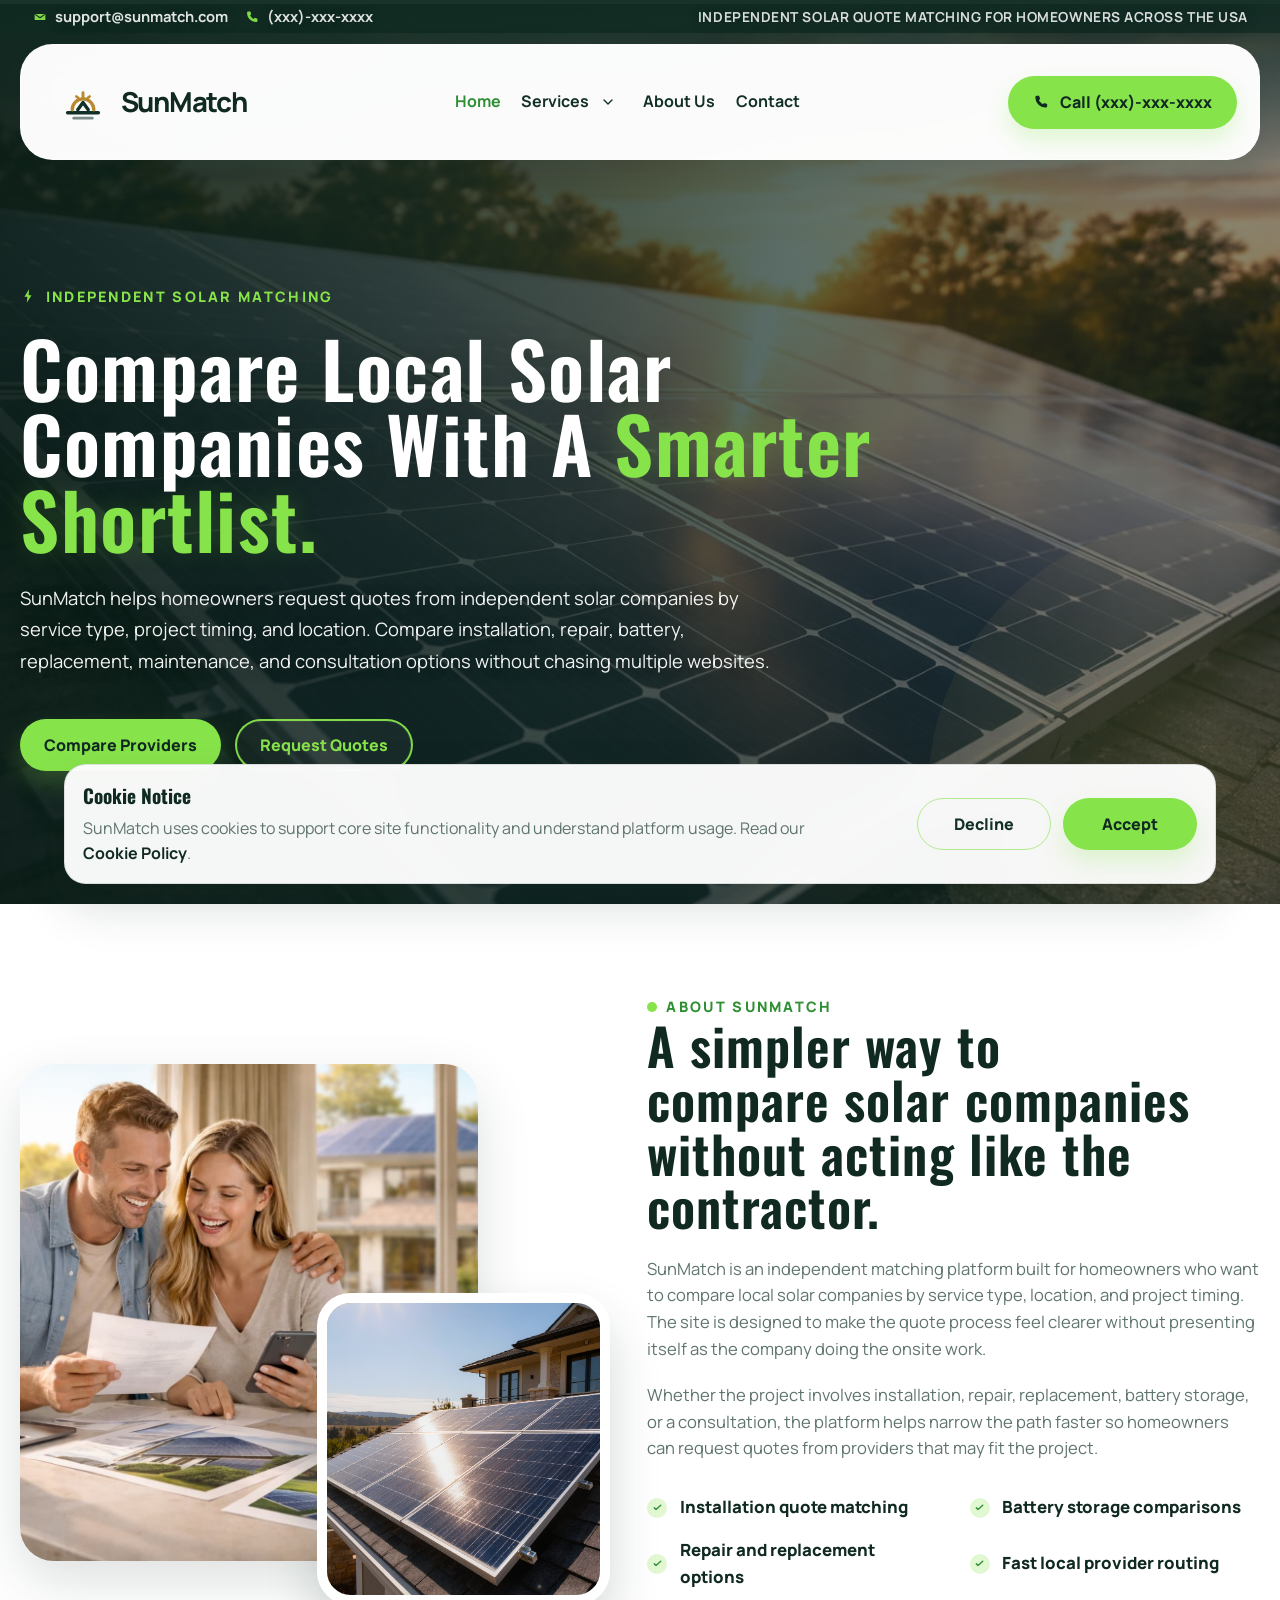
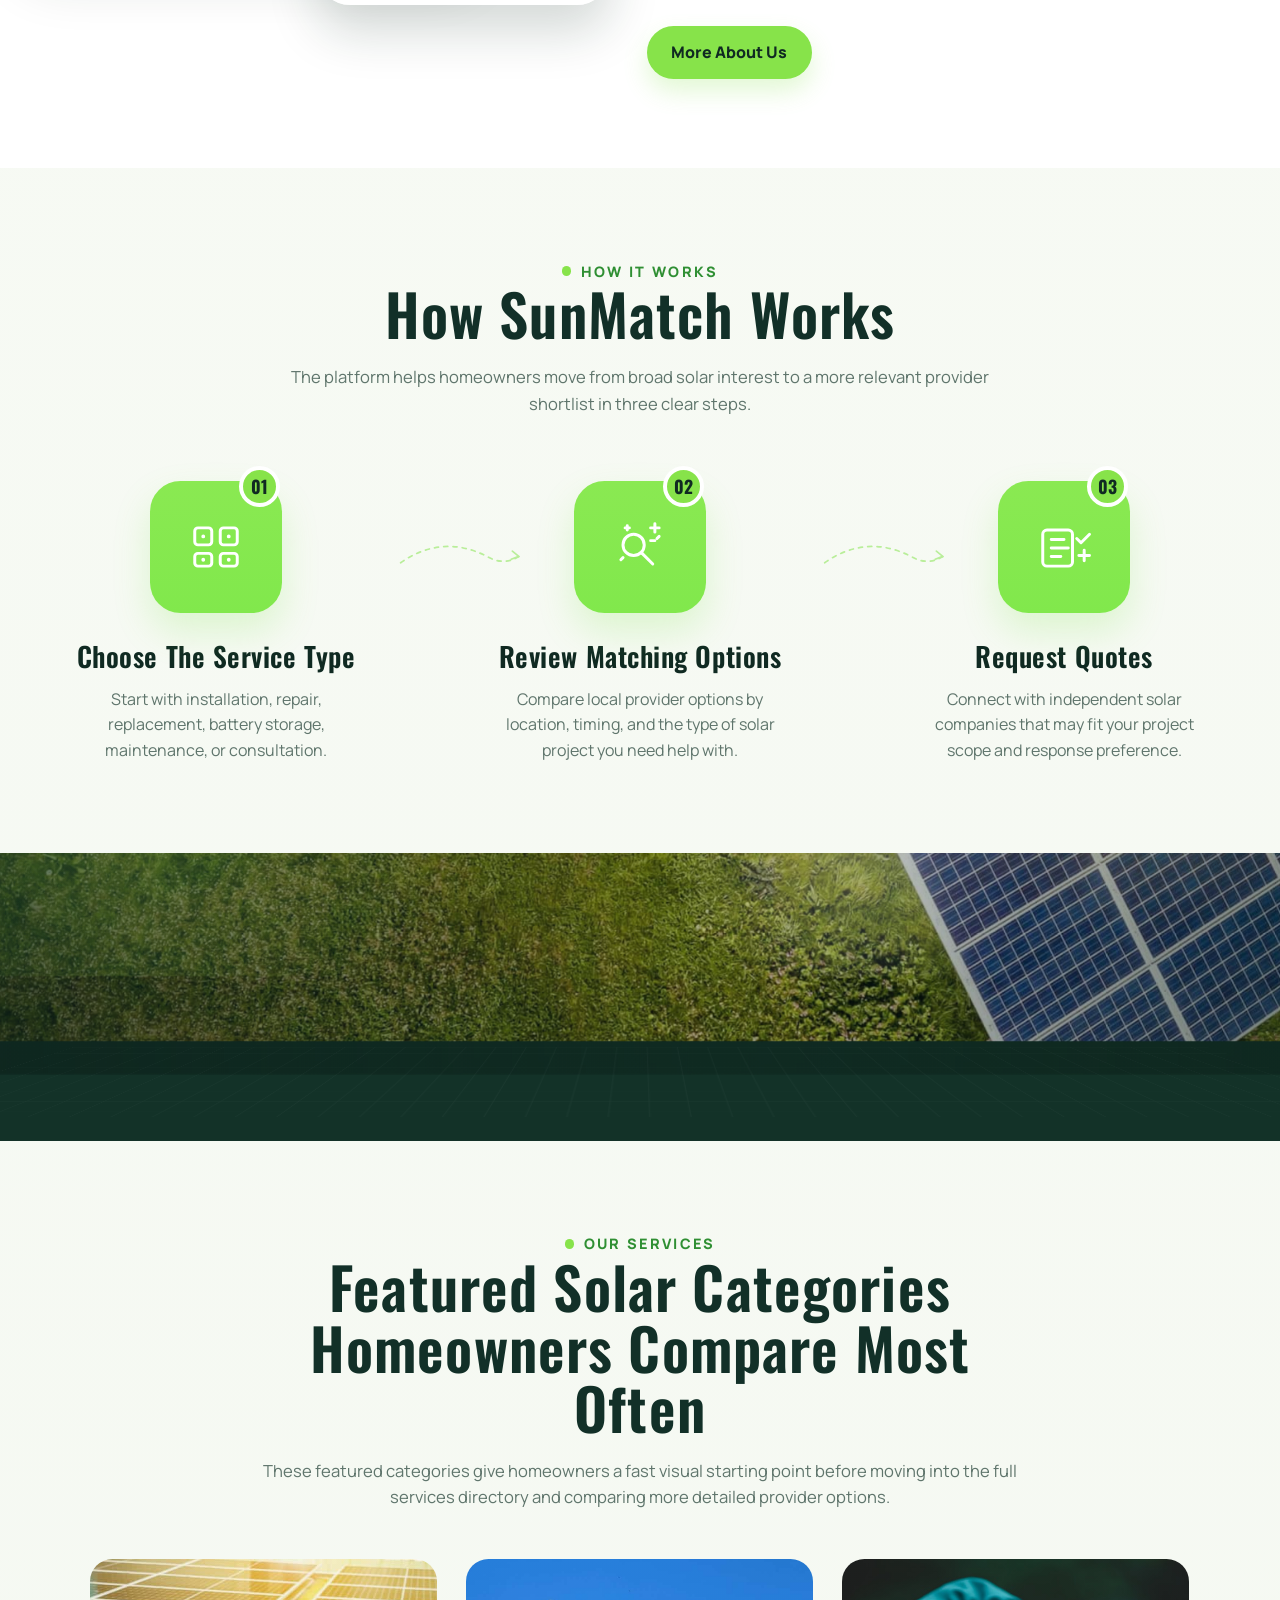
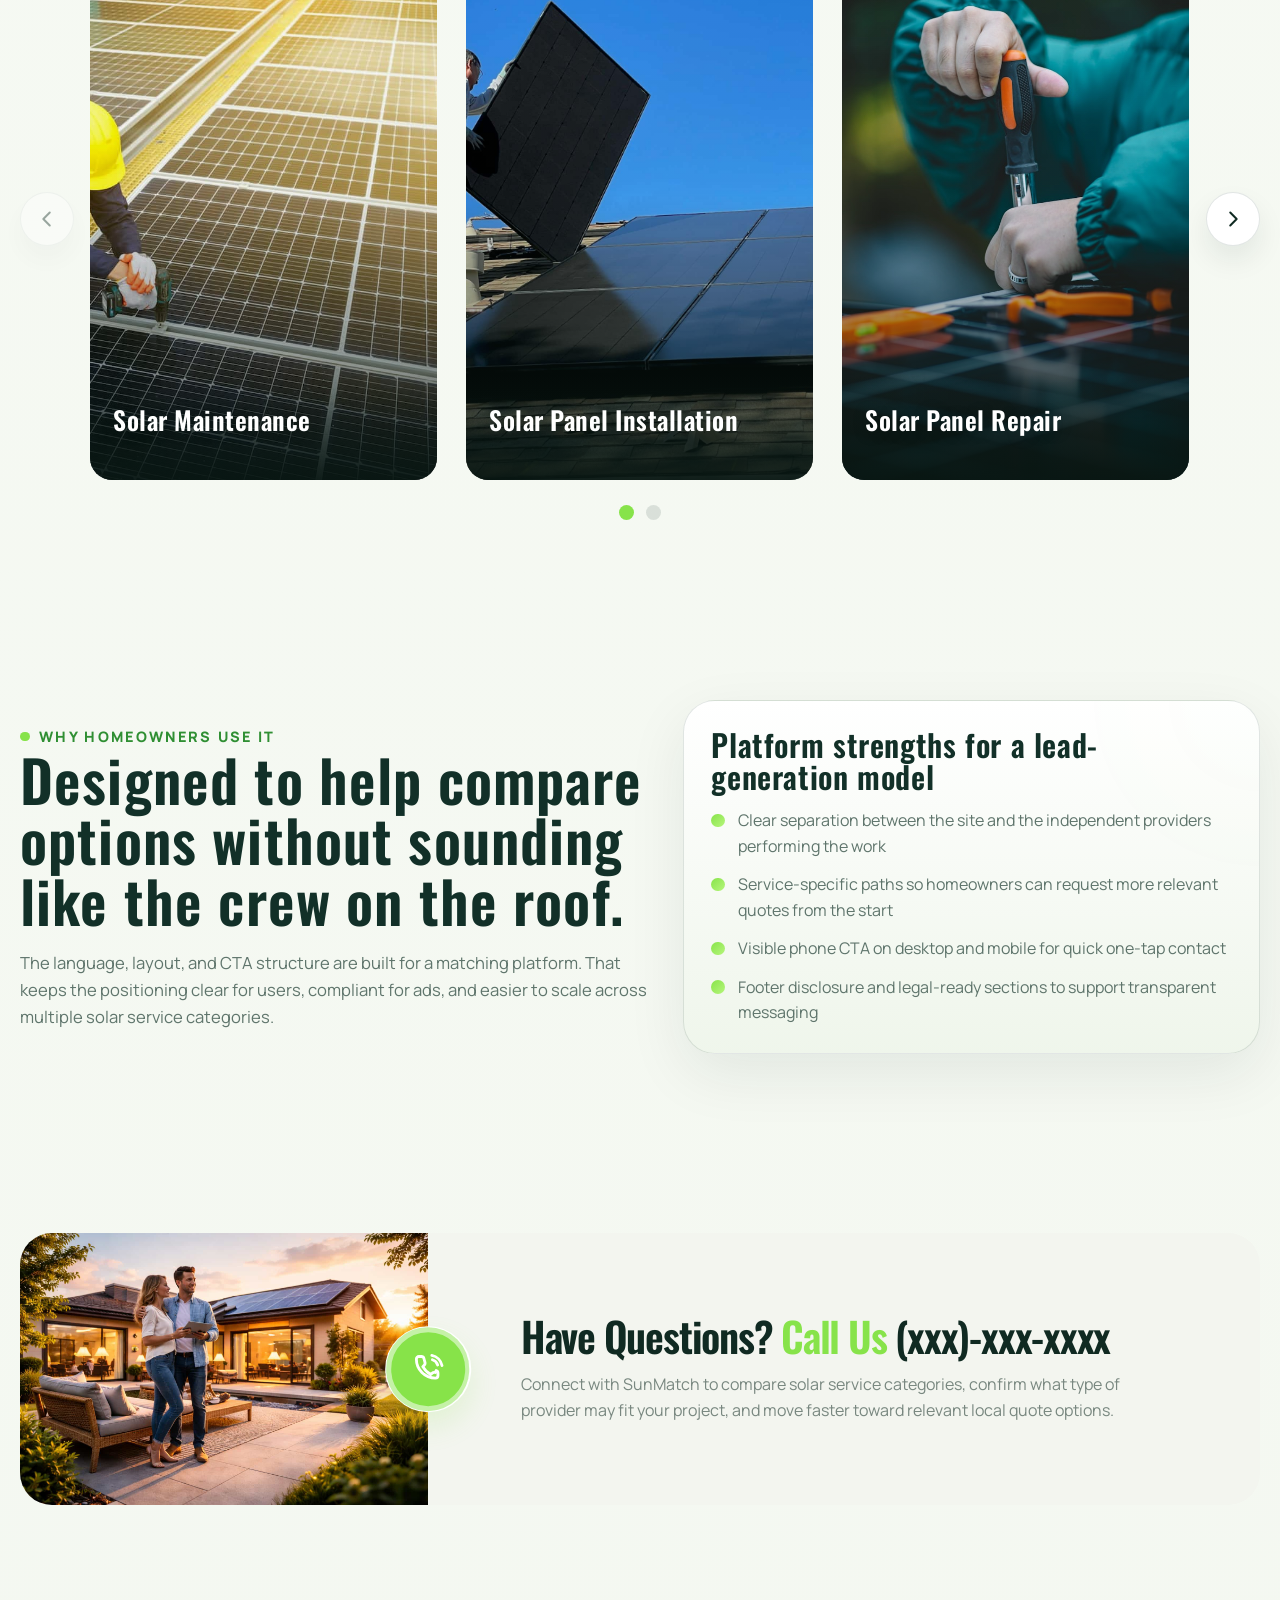
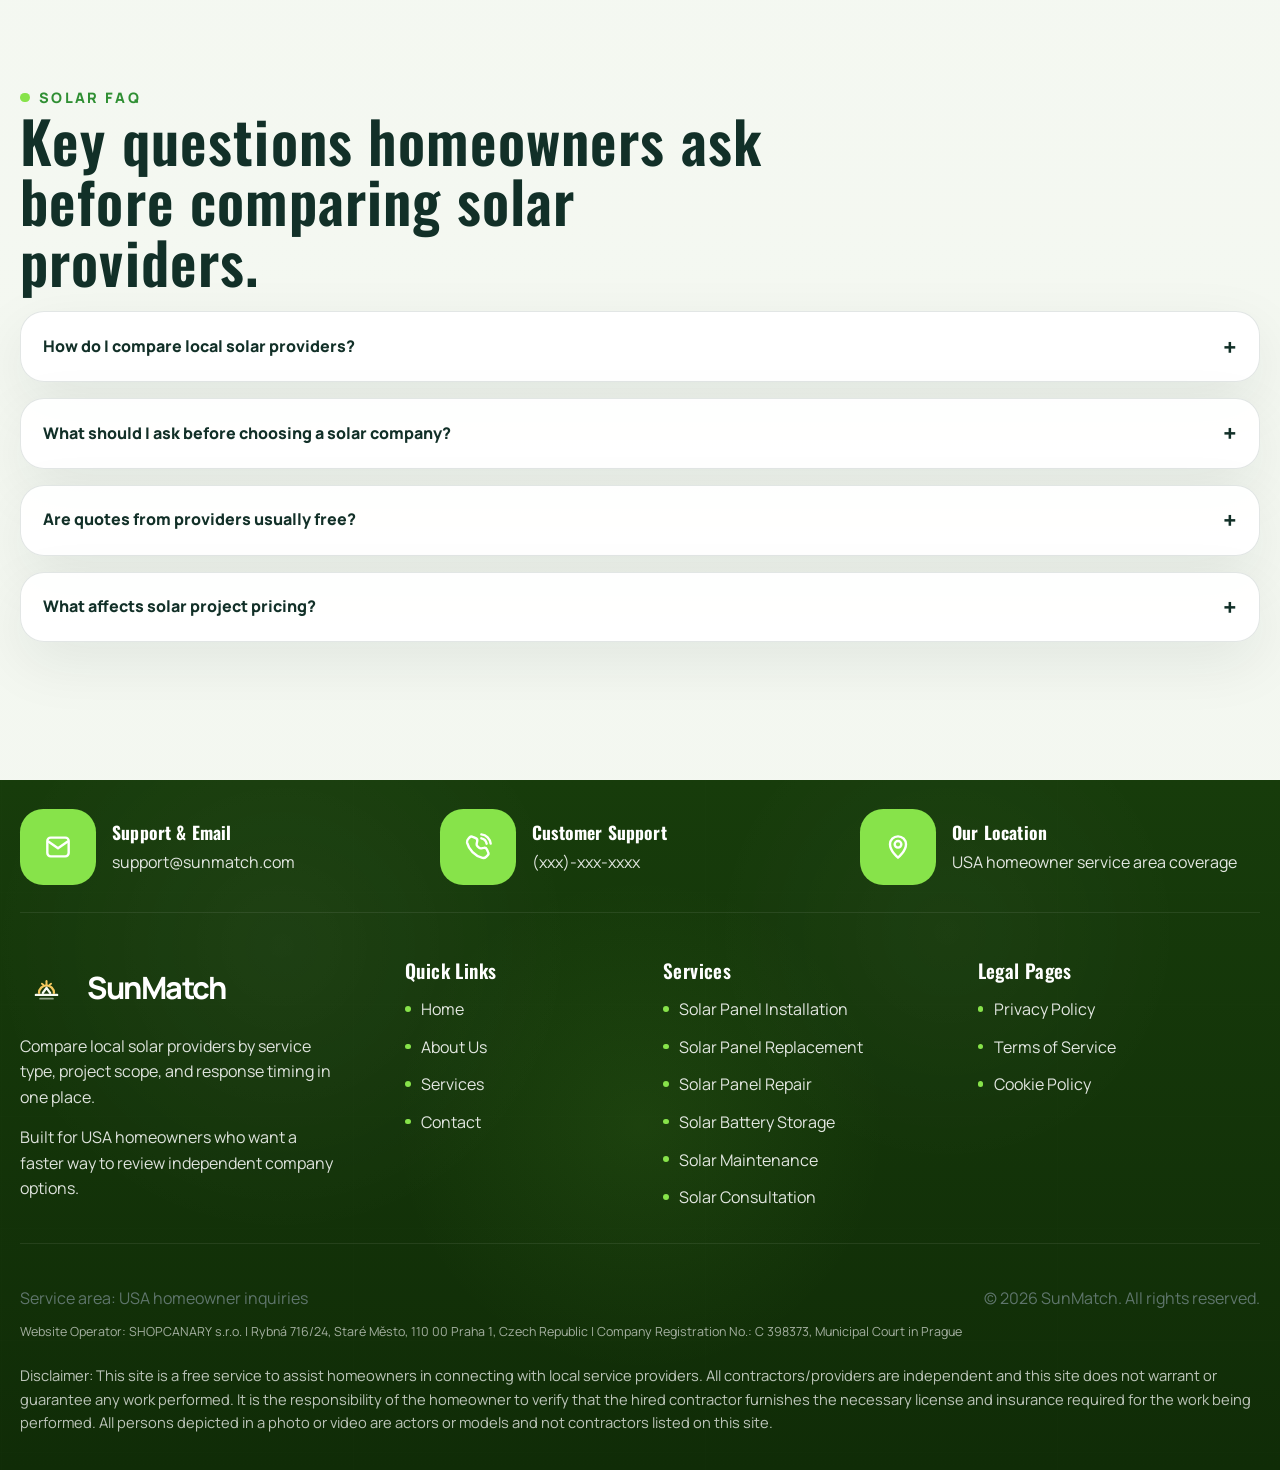
==== commit 97656e49: "done" ====
--- a/index.html
+++ b/index.html
@@ -20,7 +20,7 @@
         <div class="container topbar__inner">
           <div class="topbar__contact">
             <a href="mailto:support@sunmatch.com">support@sunmatch.com</a>
-            <a href="tel:+18005550198">(800) 555-0198</a>
+            <a href="tel:xxx-xxx-xxxx">(xxx)-xxx-xxxx</a>
           </div>
           <p>Independent solar quote matching for homeowners across the USA</p>
         </div>
@@ -38,7 +38,7 @@
           </a>
 
           <div class="header-actions">
-            <a class="icon-button icon-button--phone" href="tel:+18005550198" aria-label="Call SunMatch">
+            <a class="icon-button icon-button--phone" href="tel:xxx-xxx-xxxx" aria-label="Call SunMatch">
               <svg width="20" height="20" viewBox="0 0 24 24" fill="none" aria-hidden="true">
                 <path
                   d="M6.4 3.8h3.1l1.3 4.1-1.7 1.7a16.6 16.6 0 0 0 5.3 5.3l1.7-1.7 4.1 1.3v3.1a1.8 1.8 0 0 1-1.9 1.8C10.5 19.4 4.6 13.5 4.6 6.1a1.8 1.8 0 0 1 1.8-2.3Z"
@@ -86,14 +86,14 @@
             </ul>
           </nav>
 
-          <a class="btn btn--accent desktop-call" href="tel:+18005550198">
+          <a class="btn btn--accent desktop-call" href="tel:xxx-xxx-xxxx">
             <svg width="18" height="18" viewBox="0 0 24 24" fill="none" aria-hidden="true">
               <path
                 d="M6.4 3.8h3.1l1.3 4.1-1.7 1.7a16.6 16.6 0 0 0 5.3 5.3l1.7-1.7 4.1 1.3v3.1a1.8 1.8 0 0 1-1.9 1.8C10.5 19.4 4.6 13.5 4.6 6.1a1.8 1.8 0 0 1 1.8-2.3Z"
                 fill="currentColor"
               />
             </svg>
-            <span>Call (800) 555-0198</span>
+            <span>Call (xxx)-xxx-xxxx</span>
           </a>
         </div>
       </div>
@@ -332,7 +332,7 @@
               <img src="image/home/cta-image.jpg" alt="Solar project consultation visual" loading="lazy" />
             </div>
 
-            <a class="home-cta__badge" href="tel:+18005550198" aria-label="Call SunMatch at (800) 555-0198">
+            <a class="home-cta__badge" href="tel:xxx-xxx-xxxx" aria-label="Call SunMatch at (xxx)-xxx-xxxx">
               <svg width="36" height="36" viewBox="0 0 24 24" fill="none">
                 <path d="M16.7 14.2c-.7-.2-1.6 0-2.1.5l-.9.9a14.4 14.4 0 0 1-5.3-5.3l.9-.9c.5-.5.7-1.4.5-2.1L9.1 4.7C8.9 4 8.2 3.5 7.5 3.5H5.8c-.9 0-1.7.7-1.7 1.7 0 7 5.7 12.7 12.7 12.7.9 0 1.7-.7 1.7-1.7v-1.7c0-.7-.5-1.4-1.2-1.6Z" stroke="currentColor" stroke-width="1.9" stroke-linecap="round" stroke-linejoin="round"/>
                 <path d="M14.8 5.7a5.2 5.2 0 0 1 3.5 3.5M14.4 2.8a8.5 8.5 0 0 1 6.8 6.8" stroke="currentColor" stroke-width="1.9" stroke-linecap="round"/>
@@ -343,7 +343,7 @@
               <h2 class="home-cta__title">
                 <span class="home-cta__title-lead">Have Questions?</span>
                 <span class="home-cta__title-accent">Call Us</span>
-                <a class="home-cta__phone" href="tel:+18005550198">(800) 555-0198</a>
+                <a class="home-cta__phone" href="tel:xxx-xxx-xxxx">(xxx)-xxx-xxxx</a>
               </h2>
               <p>
                 Connect with SunMatch to compare solar service categories, confirm what type of provider may fit your
@@ -445,7 +445,7 @@
             </div>
             <div>
               <strong>Customer Support</strong>
-              <a href="tel:+18005550198">(800) 555-0198</a>
+              <a href="tel:xxx-xxx-xxxx">(xxx)-xxx-xxxx</a>
             </div>
           </section>
           <section class="footer-contact-item" aria-label="Service area">
@@ -507,6 +507,7 @@
           <p>Service area: USA homeowner inquiries</p>
           <p>&copy; <span data-year></span> SunMatch. All rights reserved.</p>
         </div>
+        <p class="footer-operator">Website Operator: SHOPCANARY s.r.o. | Rybná 716/24, Staré Město, 110 00 Praha 1, Czech Republic | Company Registration No.: C 398373, Municipal Court in Prague</p>
         <p class="site-disclaimer" id="site-disclaimer">
           Disclaimer: This site is a free service to assist homeowners in connecting with local service providers. All
           contractors/providers are independent and this site does not warrant or guarantee any work performed. It is
--- a/css/style.css
+++ b/css/style.css
@@ -1008,6 +1008,7 @@
   display: flex;
   align-items: center;
   gap: 1rem;
+  transition: transform 180ms ease, opacity 180ms ease;
 }
 
 .footer-contact-item__icon {
@@ -1019,6 +1020,10 @@
   background: var(--color-primary);
   color: #ffffff;
   flex: 0 0 auto;
+  transition:
+    transform 180ms ease,
+    background-color 180ms ease,
+    box-shadow 180ms ease;
 }
 
 .footer-contact-item__icon svg {
@@ -1038,6 +1043,10 @@
 .footer-contact-item a,
 .footer-contact-item p {
   color: rgba(255, 255, 255, 0.88);
+}
+
+.footer-contact-item a {
+  transition: color 180ms ease, opacity 180ms ease;
 }
 
 .footer-main {
@@ -1122,10 +1131,41 @@
   border-radius: 999px;
   background: var(--color-primary);
   content: "";
+  transition: transform 180ms ease, background-color 180ms ease;
 }
 
 .footer-links a {
   color: rgba(255, 255, 255, 0.88);
+  transition: color 180ms ease, transform 180ms ease, opacity 180ms ease;
+}
+
+.footer-contact-item:hover,
+.footer-contact-item:focus-within {
+  transform: translateY(-0.12rem);
+}
+
+.footer-contact-item:hover .footer-contact-item__icon,
+.footer-contact-item:focus-within .footer-contact-item__icon {
+  background: #9af15f;
+  box-shadow: 0 16px 30px rgba(135, 227, 74, 0.18);
+  transform: translateY(-0.08rem);
+}
+
+.footer-contact-item:hover a,
+.footer-contact-item:focus-within a {
+  color: #ffffff;
+}
+
+.footer-links a:hover,
+.footer-links a:focus-visible {
+  color: #ffffff;
+  transform: translateX(0.22rem);
+}
+
+.footer-links li:hover::before,
+.footer-links li:focus-within::before {
+  background: #ffffff;
+  transform: scale(1.15);
 }
 
 .footer-meta {
@@ -1141,6 +1181,13 @@
   margin-top: 1.4rem;
   font-size: 0.92rem;
   color: rgba(255, 255, 255, 0.72);
+}
+
+.footer-operator {
+  margin-top: 0.7rem;
+  font-size: 0.78rem;
+  line-height: 1.5;
+  color: rgba(255, 255, 255, 0.62);
 }
 
 .cookie-banner {
